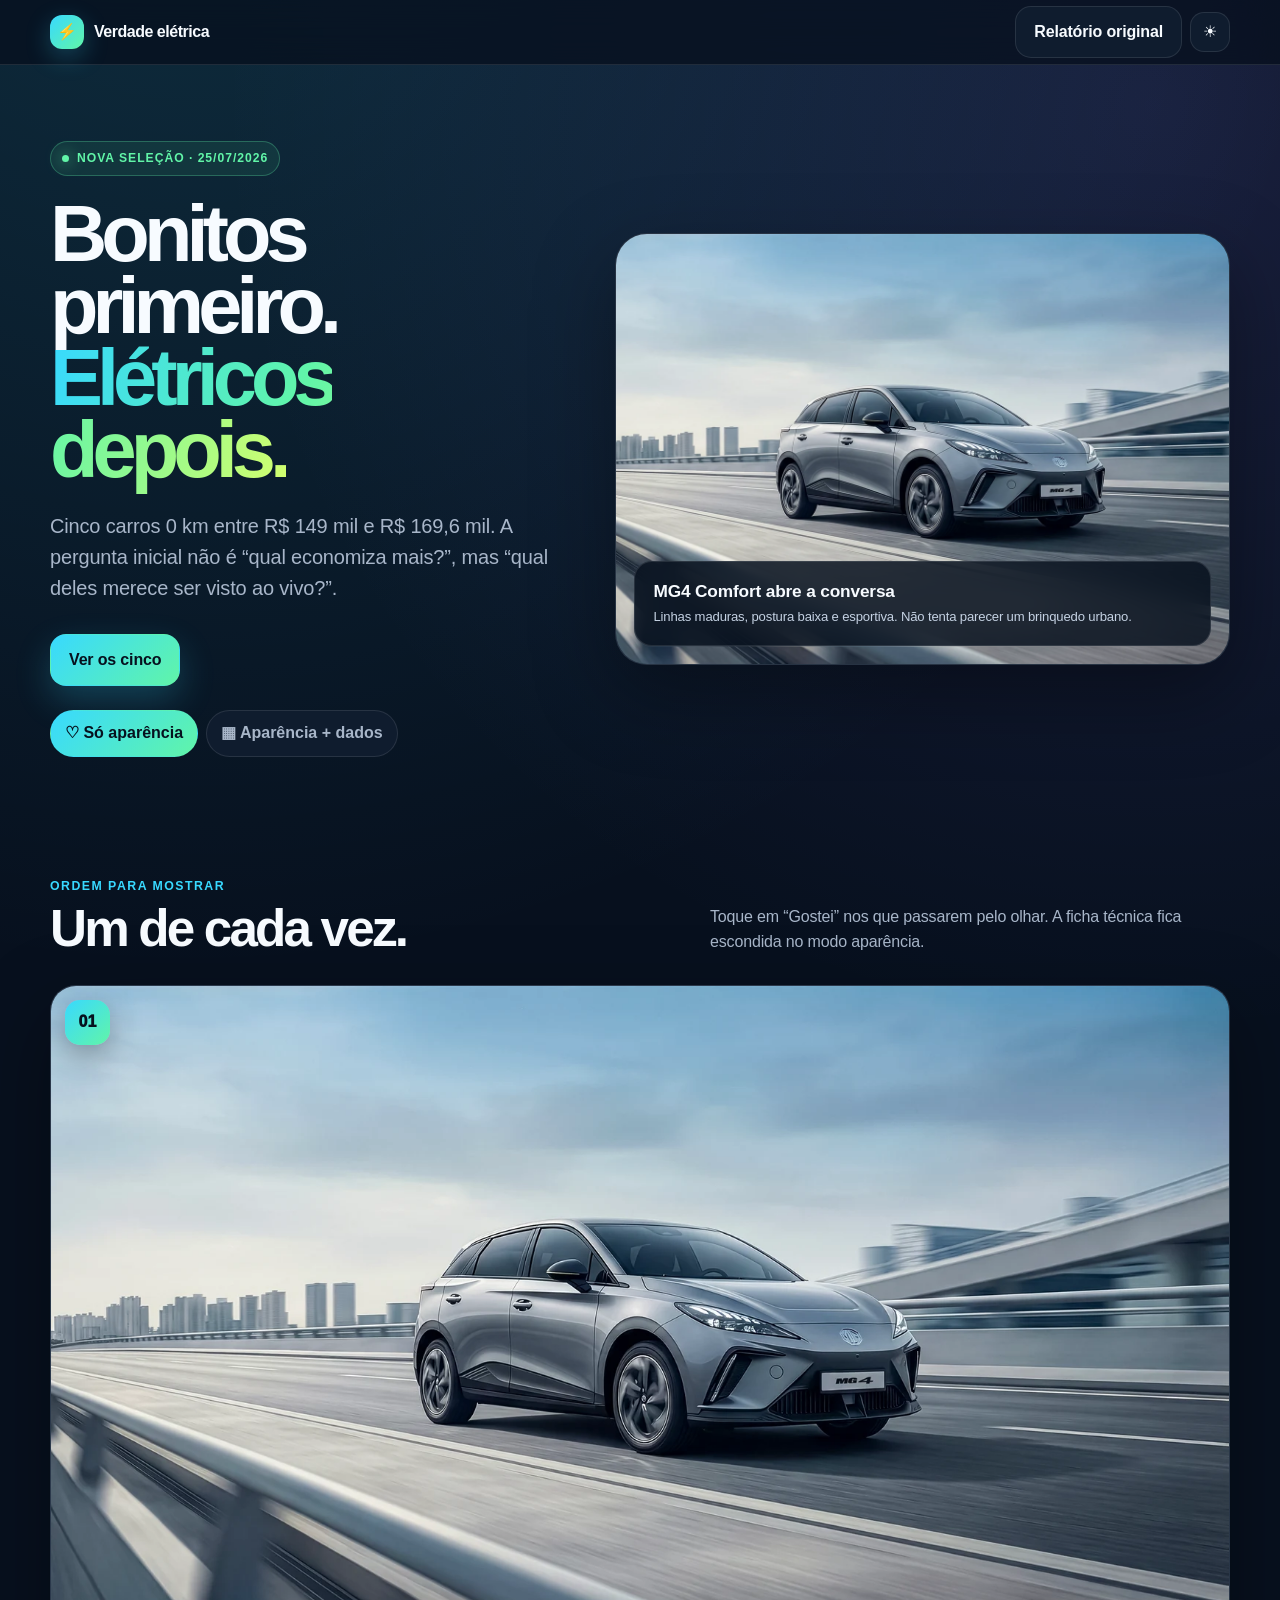
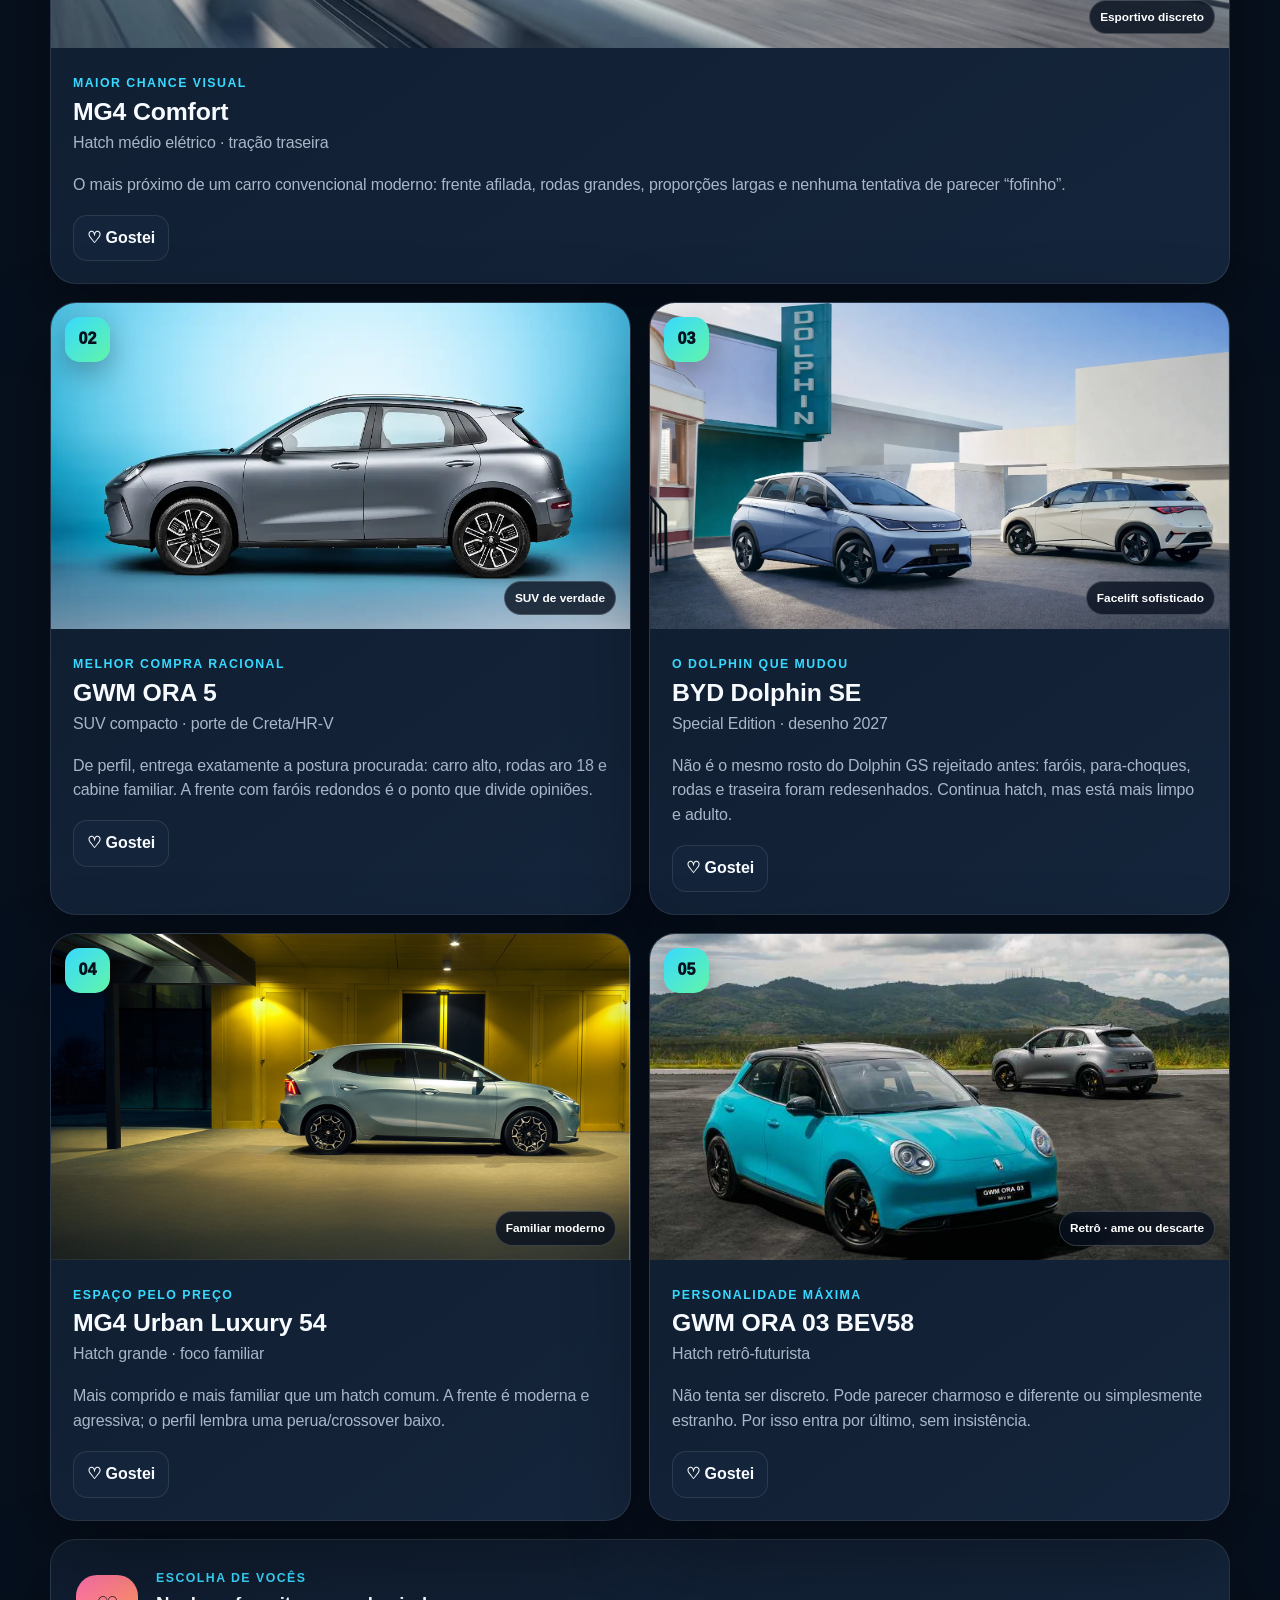
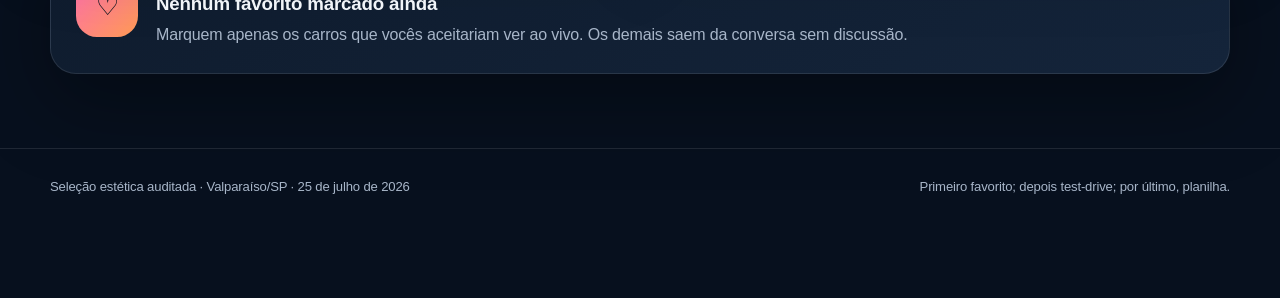
==== eletricos-bonitos-140-180mil.html @ 1472ee75 "Add beauty-first EV shortlist page" ====
<!DOCTYPE html>
<html lang="pt-BR" data-theme="dark">
<head>
  <meta charset="utf-8">
  <meta name="viewport" content="width=device-width, initial-scale=1, viewport-fit=cover">
  <meta name="theme-color" content="#07101e">
  <meta name="description" content="Cinco carros elétricos 0 km entre R$ 140 mil e R$ 180 mil escolhidos primeiro pelo desenho e depois auditados em preço, autonomia, espaço, segurança e pós-venda para Valparaíso/SP.">
  <link rel="canonical" href="https://esdraaline.github.io/carros-eletricos-valparaiso/eletricos-bonitos-140-180mil.html">
  <meta property="og:locale" content="pt_BR">
  <meta property="og:type" content="website">
  <meta property="og:site_name" content="Verdade elétrica">
  <meta property="og:title" content="5 elétricos bonitos · R$ 140–180 mil">
  <meta property="og:description" content="Escolha primeiro pelo olhar. Decida depois pelos dados. Uma seleção 0 km auditada para julho de 2026.">
  <meta property="og:url" content="https://esdraaline.github.io/carros-eletricos-valparaiso/eletricos-bonitos-140-180mil.html">
  <meta property="og:image" content="https://esdraaline.github.io/carros-eletricos-valparaiso/assets/preview-beleza-140-180.png">
  <meta property="og:image:type" content="image/png">
  <meta property="og:image:width" content="1200">
  <meta property="og:image:height" content="630">
  <meta property="og:image:alt" content="Família ilustrada ao lado de um crossover elétrico com o título 5 elétricos bonitos">
  <meta name="twitter:card" content="summary_large_image">
  <meta name="twitter:title" content="5 elétricos bonitos · R$ 140–180 mil">
  <meta name="twitter:description" content="Uma seleção elétrica para começar pelo desenho e terminar nos dados.">
  <meta name="twitter:image" content="https://esdraaline.github.io/carros-eletricos-valparaiso/assets/preview-beleza-140-180.png">
  <title>5 elétricos bonitos entre R$ 140 mil e R$ 180 mil</title>
  <link rel="stylesheet" href="assets/premium.css">
  <style>
    .hero-beauty{padding:76px 0 46px}
    .hero-beauty-grid{display:grid;grid-template-columns:.92fr 1.08fr;gap:42px;align-items:center}
    .hero-visual{position:relative;min-height:430px;border:1px solid var(--line);border-radius:32px;overflow:hidden;background:var(--card);box-shadow:var(--shadow)}
    .hero-visual img{width:100%;height:100%;min-height:430px;object-fit:cover;object-position:center}
    .hero-note{position:absolute;left:18px;right:18px;bottom:18px;padding:16px 18px;border:1px solid var(--line);border-radius:18px;background:rgba(7,16,30,.83);backdrop-filter:blur(14px)}
    .hero-note strong{display:block;font-size:1.08rem}.hero-note span{color:#c5d2e3;font-size:.82rem}
    .mode-switch{display:flex;gap:8px;flex-wrap:wrap;margin:24px 0 0}
    .mode-btn{border:1px solid var(--line);border-radius:999px;padding:10px 14px;background:var(--card);color:var(--muted);font-weight:850;cursor:pointer}
    .mode-btn.active{background:linear-gradient(135deg,var(--cyan),var(--green));color:#06111e;border-color:transparent}
    body[data-mode="visual"] .tech-only{display:none!important}
    .truth-box{padding:22px 24px;margin-top:20px;border-left:4px solid var(--orange)}
    .truth-box p{margin:4px 0 0;color:var(--muted)}
    .beauty-grid{display:grid;grid-template-columns:repeat(2,1fr);gap:18px}
    .beauty-card{overflow:hidden;position:relative}
    .beauty-card:first-child{grid-column:1/-1}
    .beauty-photo{display:block;width:100%;padding:0;border:0;position:relative;aspect-ratio:16/9;background:#0b1728;overflow:hidden;cursor:zoom-in;text-align:left;color:inherit}
    .beauty-photo img{width:100%;height:100%;object-fit:cover;transition:.35s ease}
    .beauty-card:hover .beauty-photo img{transform:scale(1.025)}
    .beauty-rank{position:absolute;top:14px;left:14px;display:grid;place-items:center;width:45px;height:45px;border-radius:15px;color:#06111e;font-weight:950;background:linear-gradient(135deg,var(--cyan),var(--green));box-shadow:0 10px 30px rgba(0,0,0,.3)}
    .taste-tag{position:absolute;right:14px;bottom:14px;padding:7px 10px;border:1px solid rgba(255,255,255,.18);border-radius:999px;background:rgba(7,16,30,.8);color:#fff;font-size:.74rem;font-weight:850;backdrop-filter:blur(10px)}
    .beauty-copy{padding:22px}
    .beauty-head{display:flex;justify-content:space-between;align-items:flex-start;gap:14px}
    .beauty-head h3{font-size:1.55rem;line-height:1.05;margin:4px 0 6px}
    .beauty-head p{margin:0;color:var(--muted)}
    .price{white-space:nowrap;text-align:right;color:var(--green);font-size:1.3rem;font-weight:950}
    .price small{display:block;color:var(--muted);font-size:.68rem;font-weight:700}
    .visual-read{margin:17px 0;color:var(--muted)}
    .facts{display:grid;grid-template-columns:repeat(4,1fr);gap:8px;margin:17px 0}
    .fact{padding:11px;border:1px solid var(--line);border-radius:14px;background:rgba(255,255,255,.035)}
    .fact b{display:block}.fact span{display:block;color:var(--muted);font-size:.7rem}
    .card-actions{display:flex;gap:8px;flex-wrap:wrap}
    .choice,.details-btn{border:1px solid var(--line);border-radius:14px;padding:10px 13px;background:var(--card2);color:var(--ink);font-weight:850;cursor:pointer}
    .choice.selected{background:rgba(255,111,174,.14);border-color:rgba(255,111,174,.55);color:#ff9fc9}
    .details-btn{color:#06111e;background:linear-gradient(135deg,var(--cyan),var(--green));border:0}
    .card-details{margin-top:16px;padding-top:16px;border-top:1px solid var(--line)}
    .card-details[hidden]{display:none}
    .pros-cons{display:grid;grid-template-columns:1fr 1fr;gap:12px}
    .pros-cons div{padding:14px;border-radius:14px;background:rgba(255,255,255,.035);border:1px solid var(--line)}
    .pros-cons h4{margin:0 0 5px}.pros-cons p{margin:0;color:var(--muted);font-size:.87rem}
    .pick-panel{padding:25px;display:grid;grid-template-columns:auto 1fr;gap:18px;align-items:center}
    .pick-mark{width:62px;height:62px;border-radius:21px;display:grid;place-items:center;font-size:1.65rem;color:#07101e;background:linear-gradient(135deg,var(--pink),var(--orange))}
    .pick-panel h3{margin:0 0 5px}.pick-panel p{margin:0;color:var(--muted)}
    .table-wrap{overflow:auto;border:1px solid var(--line);border-radius:22px;background:var(--card)}
    .clean-table{width:100%;min-width:920px;border-collapse:collapse}
    .clean-table th,.clean-table td{padding:14px 13px;border-bottom:1px solid var(--line);text-align:left;font-size:.86rem}
    .clean-table th{position:sticky;top:0;background:var(--card2);color:var(--muted);font-size:.72rem;text-transform:uppercase;letter-spacing:.06em}
    .clean-table tr:last-child td{border-bottom:0}.clean-table .best{color:var(--green);font-weight:900}
    .sim-grid{display:grid;grid-template-columns:.82fr 1.18fr;gap:18px}
    .sim-controls,.sim-result{padding:26px}
    .field{display:grid;gap:7px;margin-bottom:16px}.field label{font-weight:850;font-size:.84rem}.field input,.field select{width:100%;border:1px solid var(--line);border-radius:13px;padding:11px 12px;background:var(--card2);color:var(--ink)}
    .result-big{font-size:clamp(2.2rem,5vw,4rem);line-height:1;font-weight:950;color:var(--green);letter-spacing:-.06em}
    .result-list{display:grid;grid-template-columns:repeat(3,1fr);gap:9px;margin-top:20px}
    .result-list div{padding:13px;border:1px solid var(--line);border-radius:14px}.result-list b{display:block}.result-list span{color:var(--muted);font-size:.72rem}
    .watch{padding:26px;border-color:rgba(255,155,85,.33)}
    .watch h3{margin:8px 0}.watch p{color:var(--muted)}
    .source-list{display:grid;grid-template-columns:repeat(2,1fr);gap:9px;padding:0;list-style:none}
    .source-list a{display:block;padding:12px 14px;border:1px solid var(--line);border-radius:14px;text-decoration:none;background:var(--card);color:var(--muted)}
    .source-list a:hover{color:var(--cyan);border-color:rgba(56,217,255,.35)}
    .photo-modal{position:fixed;inset:0;z-index:100;display:grid;place-items:center;padding:20px;background:rgba(1,6,14,.9);backdrop-filter:blur(14px)}
    .photo-modal[hidden]{display:none}.photo-modal-inner{width:min(1050px,100%);position:relative}.photo-modal img{max-height:80vh;width:100%;object-fit:contain;border-radius:24px}.modal-close{position:absolute;right:10px;top:10px;width:42px;height:42px;border:1px solid rgba(255,255,255,.2);border-radius:14px;background:rgba(7,16,30,.8);color:#fff;font-size:1.25rem;cursor:pointer}
    .photo-caption{color:#fff;text-align:center;margin:10px 0 0}
    @media(max-width:900px){.hero-beauty-grid,.sim-grid{grid-template-columns:1fr}.hero-visual,.hero-visual img{min-height:320px}.beauty-grid{grid-template-columns:1fr}.beauty-card:first-child{grid-column:auto}.facts{grid-template-columns:repeat(2,1fr)}}
    @media(max-width:600px){.hero-beauty{padding-top:45px}.hero-visual,.hero-visual img{min-height:245px}.hero-note{position:relative;left:auto;right:auto;bottom:auto;margin:-62px 12px 12px}.beauty-copy{padding:18px}.beauty-head{display:block}.price{text-align:left;margin-top:12px}.pros-cons,.source-list,.result-list{grid-template-columns:1fr}.pick-panel{grid-template-columns:1fr}.facts{grid-template-columns:1fr 1fr}.nav .cta-secondary{display:none}}
  </style>
</head>
<body data-mode="visual">
  <header class="topbar">
    <nav class="wrap nav" aria-label="Navegação principal">
      <a class="brand" href="#top"><span class="brand-mark">⚡</span><span>Verdade elétrica</span></a>
      <div class="nav-actions">
        <a class="cta cta-secondary" href="index.html">Relatório original</a>
        <button class="mini-btn" id="themeToggle" type="button" aria-label="Alternar tema">☀</button>
      </div>
    </nav>
  </header>

  <main id="top">
    <section class="hero-beauty">
      <div class="wrap hero-beauty-grid">
        <div>
          <span class="eyebrow">Nova seleção · 25/07/2026</span>
          <h1>Bonitos primeiro.<br><span class="gradient">Elétricos depois.</span></h1>
          <p class="lead">Cinco carros 0 km entre R$ 149 mil e R$ 169,6 mil. A pergunta inicial não é “qual economiza mais?”, mas “qual deles merece ser visto ao vivo?”.</p>
          <div class="hero-actions">
            <a class="cta cta-primary" href="#escolha">Ver os cinco</a>
            <a class="cta cta-secondary tech-only" href="#comparativo">Comparar os dados</a>
          </div>
          <div class="mode-switch" role="group" aria-label="Modo de visualização">
            <button class="mode-btn active" data-mode="visual" type="button">♡ Só aparência</button>
            <button class="mode-btn" data-mode="dados" type="button">▦ Aparência + dados</button>
          </div>
          <article class="panel truth-box tech-only">
            <strong>Resultado sem maquiagem</strong>
            <p>Há opções melhores do que os cinco compactos anteriores. Mas gosto é pessoal: esta página separa a triagem visual da decisão técnica.</p>
          </article>
        </div>
        <div class="hero-visual">
          <img src="assets/beauty/mg4-standard.webp" alt="MG4 Comfort prata em foto oficial da MG Motor" width="1600" height="900">
          <div class="hero-note"><strong>MG4 Comfort abre a conversa</strong><span>Linhas maduras, postura baixa e esportiva. Não tenta parecer um brinquedo urbano.</span></div>
        </div>
      </div>
    </section>

    <div class="audit-strip tech-only">
      <div class="wrap audit-items">
        <div class="audit-item"><span class="audit-icon">✓</span><div><strong>Somente 0 km</strong><span>Disponíveis ou em oferta oficial</span></div></div>
        <div class="audit-item"><span class="audit-icon">✓</span><div><strong>R$ 149–169,6 mil</strong><span>Sem depender de PCD ou táxi</span></div></div>
        <div class="audit-item"><span class="audit-icon">✓</span><div><strong>Autonomia Inmetro</strong><span>Nada de misturar WLTP ou CLTC</span></div></div>
        <div class="audit-item"><span class="audit-icon">!</span><div><strong>Ofertas de julho</strong><span>Preço e estoque precisam de confirmação</span></div></div>
      </div>
    </div>

    <section id="escolha">
      <div class="wrap">
        <div class="section-head">
          <div><div class="kicker">Ordem para mostrar</div><h2>Um de cada vez.</h2></div>
          <p>Toque em “Gostei” nos que passarem pelo olhar. A ficha técnica fica escondida no modo aparência.</p>
        </div>

        <div class="beauty-grid">
          <article class="panel beauty-card" data-car="mg4">
            <button class="beauty-photo gallery-open" type="button" data-photo="assets/beauty/mg4-standard.webp" data-caption="MG4 Comfort — imagem oficial MG Motor"><img src="assets/beauty/mg4-standard.webp" alt="MG4 Comfort prata em movimento" loading="eager"><span class="beauty-rank">01</span><span class="taste-tag">Esportivo discreto</span></button>
            <div class="beauty-copy">
              <div class="beauty-head"><div><span class="kicker">Maior chance visual</span><h3>MG4 Comfort</h3><p>Hatch médio elétrico · tração traseira</p></div><div class="price tech-only">R$ 169.600<small>oferta julho/2026</small></div></div>
              <p class="visual-read">O mais próximo de um carro convencional moderno: frente afilada, rodas grandes, proporções largas e nenhuma tentativa de parecer “fofinho”.</p>
              <div class="facts tech-only"><div class="fact"><b>364 km</b><span>Inmetro</span></div><div class="fact"><b>190 cv</b><span>potência</span></div><div class="fact"><b>350 L</b><span>porta-malas</span></div><div class="fact"><b>7,2 s</b><span>0–100 km/h</span></div></div>
              <div class="card-actions"><button class="choice" type="button" data-choice="mg4">♡ Gostei</button><button class="details-btn tech-only" type="button" data-details>Ver leitura completa</button></div>
              <div class="card-details tech-only" hidden><div class="pros-cons"><div><h4>Por que avançaria</h4><p>Maior autonomia do grupo, suspensão traseira multilink, 5 estrelas de segurança e garantia de 7 anos.</p></div><div><h4>O que pode vetar</h4><p>Vão livre de apenas 132 mm e concessionária MG a cerca de 197 km. Exige teste nas valetas reais.</p></div></div></div>
            </div>
          </article>

          <article class="panel beauty-card" data-car="ora5">
            <button class="beauty-photo gallery-open" type="button" data-photo="assets/beauty/ora5-side.webp" data-caption="GWM ORA 5 — perfil oficial"><img src="assets/beauty/ora5-side.webp" alt="GWM ORA 5 cinza visto de lado" loading="lazy"><span class="beauty-rank">02</span><span class="taste-tag">SUV de verdade</span></button>
            <div class="beauty-copy">
              <div class="beauty-head"><div><span class="kicker">Melhor compra racional</span><h3>GWM ORA 5</h3><p>SUV compacto · porte de Creta/HR‑V</p></div><div class="price tech-only">R$ 159.900<small>condição julho/2026</small></div></div>
              <p class="visual-read">De perfil, entrega exatamente a postura procurada: carro alto, rodas aro 18 e cabine familiar. A frente com faróis redondos é o ponto que divide opiniões.</p>
              <div class="facts tech-only"><div class="fact"><b>349 km</b><span>Inmetro</span></div><div class="fact"><b>204 cv</b><span>potência</span></div><div class="fact"><b>362 L</b><span>porta-malas</span></div><div class="fact"><b>175 mm</b><span>vão livre</span></div></div>
              <div class="card-actions"><button class="choice" type="button" data-choice="ora5">♡ Gostei</button><button class="details-btn tech-only" type="button" data-details>Ver leitura completa</button></div>
              <div class="card-details tech-only" hidden><div class="pros-cons"><div><h4>Por que avançaria</h4><p>É o único SUV dentro do teto, muito equipado, com wallbox e carregador portátil incluídos e assistência em Araçatuba.</p></div><div><h4>O que pode vetar</h4><p>Faróis redondos e prazo de entrega que pode chegar a 110 dias. Não pagar reserva antes de ela aprovar ao vivo.</p></div></div></div>
            </div>
          </article>

          <article class="panel beauty-card" data-car="dolphinse">
            <button class="beauty-photo gallery-open" type="button" data-photo="assets/beauty/dolphin-se-banner.webp" data-caption="BYD Dolphin Special Edition — foto oficial"><img src="assets/beauty/dolphin-se-banner.webp" alt="BYD Dolphin Special Edition em foto oficial" loading="lazy"><span class="beauty-rank">03</span><span class="taste-tag">Facelift sofisticado</span></button>
            <div class="beauty-copy">
              <div class="beauty-head"><div><span class="kicker">O Dolphin que mudou</span><h3>BYD Dolphin SE</h3><p>Special Edition · desenho 2027</p></div><div class="price tech-only">R$ 159.990<small>preço sugerido</small></div></div>
              <p class="visual-read">Não é o mesmo rosto do Dolphin GS rejeitado antes: faróis, para-choques, rodas e traseira foram redesenhados. Continua hatch, mas está mais limpo e adulto.</p>
              <div class="facts tech-only"><div class="fact"><b>272 km</b><span>Inmetro</span></div><div class="fact"><b>177 cv</b><span>potência</span></div><div class="fact"><b>250 L</b><span>porta-malas</span></div><div class="fact"><b>8,0 s</b><span>0–100 km/h</span></div></div>
              <div class="card-actions"><button class="choice" type="button" data-choice="dolphinse">♡ Gostei</button><button class="details-btn tech-only" type="button" data-details>Ver leitura completa</button></div>
              <div class="card-details tech-only" hidden><div class="pros-cons"><div><h4>Por que avançaria</h4><p>ADAS completo, câmera 360°, bancos ventilados, 177 cv e concessionária BYD em Araçatuba.</p></div><div><h4>O que pode vetar</h4><p>Mala pequena e autonomia inferior às opções MG/GWM. O novo visual precisa ser visto sem confundir com o GS antigo.</p></div></div></div>
            </div>
          </article>

          <article class="panel beauty-card" data-car="mg4urban">
            <button class="beauty-photo gallery-open" type="button" data-photo="assets/beauty/mg4-urban-gallery.jpg" data-caption="MG4 Urban — imagem oficial MG Motor"><img src="assets/beauty/mg4-urban-gallery.jpg" alt="MG4 Urban em foto oficial" loading="lazy"><span class="beauty-rank">04</span><span class="taste-tag">Familiar moderno</span></button>
            <div class="beauty-copy">
              <div class="beauty-head"><div><span class="kicker">Espaço pelo preço</span><h3>MG4 Urban Luxury 54</h3><p>Hatch grande · foco familiar</p></div><div class="price tech-only">R$ 149.990<small>oferta julho/2026</small></div></div>
              <p class="visual-read">Mais comprido e mais familiar que um hatch comum. A frente é moderna e agressiva; o perfil lembra uma perua/crossover baixo.</p>
              <div class="facts tech-only"><div class="fact"><b>358 km</b><span>Inmetro</span></div><div class="fact"><b>160 cv</b><span>potência</span></div><div class="fact"><b>479 L</b><span>porta-malas</span></div><div class="fact"><b>7 airbags</b><span>proteção</span></div></div>
              <div class="card-actions"><button class="choice" type="button" data-choice="mg4urban">♡ Gostei</button><button class="details-btn tech-only" type="button" data-details>Ver leitura completa</button></div>
              <div class="card-details tech-only" hidden><div class="pros-cons"><div><h4>Por que avançaria</h4><p>Maior porta-malas, 358 km, câmera 360°, bancos elétricos e um preço agressivo.</p></div><div><h4>O que pode vetar</h4><p>É baixo para quem deseja sensação de SUV e depende da rede MG, ainda distante de Valparaíso.</p></div></div></div>
            </div>
          </article>

          <article class="panel beauty-card" data-car="ora03">
            <button class="beauty-photo gallery-open" type="button" data-photo="assets/beauty/ora03-main.jpg" data-caption="GWM ORA 03 BEV58 — novas cores 2026"><img src="assets/beauty/ora03-main.jpg" alt="GWM ORA 03 BEV58 em duas cores" loading="lazy"><span class="beauty-rank">05</span><span class="taste-tag">Retrô · ame ou descarte</span></button>
            <div class="beauty-copy">
              <div class="beauty-head"><div><span class="kicker">Personalidade máxima</span><h3>GWM ORA 03 BEV58</h3><p>Hatch retrô-futurista</p></div><div class="price tech-only">R$ 149.000<small>à vista · julho/2026</small></div></div>
              <p class="visual-read">Não tenta ser discreto. Pode parecer charmoso e diferente ou simplesmente estranho. Por isso entra por último, sem insistência.</p>
              <div class="facts tech-only"><div class="fact"><b>315 km</b><span>Inmetro</span></div><div class="fact"><b>171 cv</b><span>potência</span></div><div class="fact"><b>228 L</b><span>porta-malas</span></div><div class="fact"><b>7 airbags</b><span>proteção</span></div></div>
              <div class="card-actions"><button class="choice" type="button" data-choice="ora03">♡ Gostei</button><button class="details-btn tech-only" type="button" data-details>Ver leitura completa</button></div>
              <div class="card-details tech-only" hidden><div class="pros-cons"><div><h4>Por que avançaria</h4><p>315 km, ADAS nível 2+, teto solar, bom acabamento e concessionária GWM em Araçatuba.</p></div><div><h4>O que pode vetar</h4><p>Design polarizador, porta-malas pequeno e promoção de R$ 149 mil condicionada ao pagamento integral à vista.</p></div></div></div>
            </div>
          </article>
        </div>

        <article class="panel pick-panel" style="margin-top:18px">
          <div class="pick-mark">♡</div>
          <div><span class="kicker">Escolha de vocês</span><h3 id="pickTitle">Nenhum favorito marcado ainda</h3><p id="pickText">Marquem apenas os carros que vocês aceitariam ver ao vivo. Os demais saem da conversa sem discussão.</p></div>
        </article>
      </div>
    </section>

    <section id="comparativo" class="tech-only">
      <div class="wrap">
        <div class="section-head"><div><div class="kicker">Comparação auditada</div><h2>Depois do olhar, os números.</h2></div><p>Preço público ou promocional válido em julho de 2026. Confirme estoque e valor final no CPF antes de qualquer sinal.</p></div>
        <div class="table-wrap">
          <table class="clean-table">
            <thead><tr><th>Modelo</th><th>Preço</th><th>Autonomia</th><th>Potência</th><th>Porta-malas</th><th>Comprimento</th><th>Segurança</th><th>Assistência próxima</th></tr></thead>
            <tbody>
              <tr><td><b>MG4 Comfort</b></td><td>R$ 169.600</td><td class="best">364 km</td><td>190 cv</td><td>350 L</td><td>4,29 m</td><td>5★ + MG Pilot</td><td>Rio Preto · ≈197 km</td></tr>
              <tr><td><b>GWM ORA 5</b></td><td>R$ 159.900</td><td>349 km</td><td class="best">204 cv</td><td>362 L</td><td class="best">4,47 m</td><td>6 airbags + ADAS 2+</td><td class="best">Araçatuba · ≈48 km</td></tr>
              <tr><td><b>BYD Dolphin SE</b></td><td>R$ 159.990</td><td>272 km</td><td>177 cv</td><td>250 L</td><td>4,28 m</td><td>6 airbags + ADAS</td><td class="best">Araçatuba · ≈48 km</td></tr>
              <tr><td><b>MG4 Urban Luxury 54</b></td><td>R$ 149.990</td><td>358 km</td><td>160 cv</td><td class="best">479 L</td><td>≈4,40 m</td><td class="best">7 airbags + 15 ADAS</td><td>Rio Preto · ≈197 km</td></tr>
              <tr><td><b>GWM ORA 03 BEV58</b></td><td class="best">R$ 149.000 à vista</td><td>315 km</td><td>171 cv</td><td>228 L</td><td>4,24 m</td><td class="best">7 airbags + ADAS 2+</td><td class="best">Araçatuba · ≈48 km</td></tr>
            </tbody>
          </table>
        </div>
      </div>
    </section>

    <section id="economia" class="tech-only">
      <div class="wrap">
        <div class="section-head"><div><div class="kicker">Simulador honesto</div><h2>Economia mensal estimada.</h2></div><p>Comparação energética simples com o HB20S 1.6. Seguro, financiamento, depreciação e instalação elétrica não entram aqui.</p></div>
        <div class="sim-grid">
          <div class="panel sim-controls">
            <div class="field"><label for="kmMonth">Quilômetros por mês</label><input id="kmMonth" type="number" min="100" max="5000" step="100" value="1200"></div>
            <div class="field"><label for="fuelPrice">Gasolina (R$/litro)</label><input id="fuelPrice" type="number" min="3" max="12" step=".01" value="6.30"></div>
            <div class="field"><label for="energyPrice">Energia residencial (R$/kWh)</label><input id="energyPrice" type="number" min=".3" max="3" step=".01" value="0.95"></div>
            <div class="field"><label for="simCar">Elétrico escolhido</label><select id="simCar"><option value=".176">MG4 Comfort</option><option value=".167">GWM ORA 5</option><option value=".166">BYD Dolphin SE</option><option value=".151">MG4 Urban Luxury 54</option><option value=".184">GWM ORA 03 BEV58</option></select></div>
          </div>
          <div class="panel sim-result">
            <span class="kicker">Diferença de energia/combustível</span>
            <div class="result-big" id="saving">R$ 0/mês</div>
            <p style="color:var(--muted)">Estimativa usando 11 km/l para o HB20S na gasolina e acrescentando 12% ao consumo elétrico homologado para perdas de recarga.</p>
            <div class="result-list"><div><b id="hbCost">R$ 0</b><span>HB20S / mês</span></div><div><b id="evCost">R$ 0</b><span>elétrico / mês</span></div><div><b id="yearSaving">R$ 0</b><span>diferença anual</span></div></div>
          </div>
        </div>
      </div>
    </section>

    <section class="tech-only">
      <div class="wrap">
        <div class="section-head"><div><div class="kicker">Não comprar ainda</div><h2>O carro mais interessante pode estar chegando.</h2></div></div>
        <article class="panel watch">
          <span class="flag">Lista de espera, não ranking</span>
          <h3>Omoda E5 de entrada · possível R$ 149.900</h3>
          <p>A imprensa especializada informa que uma versão elétrica mais barata está planejada. Até 25/07/2026, porém, a Omoda não publicou oferta nacional definitiva dessa versão. Ele tem desenho de SUV-cupê muito mais próximo do gosto por Creta/HR‑V, mas não deve ser tratado como compra disponível até preço, bateria e equipamentos aparecerem oficialmente.</p>
          <a class="cta cta-secondary" href="https://quatrorodas.abril.com.br/segredo/omoda-e5-nova-versao-mais-barata/" target="_blank" rel="noopener">Ver a notícia ↗</a>
        </article>
      </div>
    </section>

    <section class="sources tech-only">
      <div class="wrap">
        <div class="section-head"><div><div class="kicker">Fontes primárias</div><h2>Links para conferir.</h2></div><p>Fotos e especificações foram mantidas junto das páginas oficiais das fabricantes.</p></div>
        <ul class="source-list">
          <li><a href="https://www.mgmotoroficial.com.br/oferta/mg4/" target="_blank" rel="noopener">MG4 — oferta oficial de julho/2026 ↗</a></li>
          <li><a href="https://mgmotoroficial.com.br/pdfs/mg4-ficha.pdf" target="_blank" rel="noopener">MG4 — ficha técnica oficial ↗</a></li>
          <li><a href="https://mgmotoroficial.com.br/oferta/mg4urban/" target="_blank" rel="noopener">MG4 Urban — preços e versões ↗</a></li>
          <li><a href="https://mgmotoroficial.com.br/model/mg4urban/" target="_blank" rel="noopener">MG4 Urban — produto e porta-malas ↗</a></li>
          <li><a href="https://www.gwmmotors.com.br/pt/saiba-mais/condicoes-comerciais" target="_blank" rel="noopener">GWM — condições comerciais de julho ↗</a></li>
          <li><a href="https://www.gwmmotors.com.br/content/dam/gwm/pages/br/pt/models/ora-5/ora-5-ficha-tecnica-5.pdf" target="_blank" rel="noopener">ORA 5 — ficha técnica oficial ↗</a></li>
          <li><a href="https://www.gwmmotors.com.br/pt/modelos/ora-03-bev58/specification" target="_blank" rel="noopener">ORA 03 BEV58 — especificações ↗</a></li>
          <li><a href="https://www.byd.com/br/byd-lan%C3%A7a-dolphin-special-edition-e-yuan-plus-2027-tra%C3%A7%C3%A3o-integral" target="_blank" rel="noopener">BYD Dolphin SE — lançamento e preço ↗</a></li>
          <li><a href="https://www.byd.com/material/byd-site/br/fichas-tecnicas-2026/Ficha%20Tecnica%20-%20BYD%20Dolphin%20SE%20-%20v1.pdf" target="_blank" rel="noopener">Dolphin SE — ficha técnica oficial ↗</a></li>
          <li><a href="https://www.gwmcaminho.com.br/" target="_blank" rel="noopener">GWM Caminho Araçatuba — atendimento ↗</a></li>
        </ul>
      </div>
    </section>
  </main>

  <footer class="foot">
    <div class="wrap foot-flex"><span>Seleção estética auditada · Valparaíso/SP · 25 de julho de 2026</span><span>Primeiro favorito; depois test-drive; por último, planilha.</span></div>
  </footer>

  <div class="photo-modal" id="photoModal" role="dialog" aria-modal="true" aria-label="Foto ampliada" hidden>
    <div class="photo-modal-inner"><button class="modal-close" type="button" aria-label="Fechar">×</button><img id="modalImage" alt=""><p class="photo-caption" id="modalCaption"></p></div>
  </div>

  <script>
    (() => {
      const body = document.body;
      const root = document.documentElement;
      const themeToggle = document.getElementById('themeToggle');
      const savedTheme = localStorage.getItem('beautyTheme');
      if (savedTheme) root.dataset.theme = savedTheme;
      const paintTheme = () => themeToggle.textContent = root.dataset.theme === 'light' ? '☾' : '☀';
      paintTheme();
      themeToggle.addEventListener('click', () => {
        root.dataset.theme = root.dataset.theme === 'light' ? 'dark' : 'light';
        localStorage.setItem('beautyTheme', root.dataset.theme);
        paintTheme();
      });

      document.querySelectorAll('.mode-btn').forEach(btn => btn.addEventListener('click', () => {
        body.dataset.mode = btn.dataset.mode;
        document.querySelectorAll('.mode-btn').forEach(b => b.classList.toggle('active', b === btn));
      }));

      document.querySelectorAll('[data-details]').forEach(btn => btn.addEventListener('click', () => {
        const details = btn.closest('.beauty-copy').querySelector('.card-details');
        details.hidden = !details.hidden;
        btn.textContent = details.hidden ? 'Ver leitura completa' : 'Fechar leitura';
      }));

      const labels = {mg4:'MG4 Comfort',ora5:'GWM ORA 5',dolphinse:'BYD Dolphin SE',mg4urban:'MG4 Urban Luxury 54',ora03:'GWM ORA 03 BEV58'};
      const saved = JSON.parse(localStorage.getItem('beautyPicks') || '[]');
      const picks = new Set(saved);
      const updatePicks = () => {
        document.querySelectorAll('[data-choice]').forEach(btn => {
          const selected = picks.has(btn.dataset.choice);
          btn.classList.toggle('selected', selected);
          btn.textContent = selected ? '♥ Favorito' : '♡ Gostei';
        });
        const names = [...picks].map(id => labels[id]);
        document.getElementById('pickTitle').textContent = names.length ? `${names.length} ${names.length === 1 ? 'favorito' : 'favoritos'}: ${names.join(' · ')}` : 'Nenhum favorito marcado ainda';
        document.getElementById('pickText').textContent = names.length ? 'Agora ativem “Aparência + dados” e comparem somente estes carros.' : 'Marquem apenas os carros que vocês aceitariam ver ao vivo. Os demais saem da conversa sem discussão.';
        localStorage.setItem('beautyPicks', JSON.stringify([...picks]));
      };
      document.querySelectorAll('[data-choice]').forEach(btn => btn.addEventListener('click', () => {
        picks.has(btn.dataset.choice) ? picks.delete(btn.dataset.choice) : picks.add(btn.dataset.choice);
        updatePicks();
      }));
      updatePicks();

      const modal = document.getElementById('photoModal');
      const modalImage = document.getElementById('modalImage');
      const modalCaption = document.getElementById('modalCaption');
      document.querySelectorAll('.gallery-open').forEach(btn => btn.addEventListener('click', () => {
        modalImage.src = btn.dataset.photo;
        modalImage.alt = btn.dataset.caption;
        modalCaption.textContent = btn.dataset.caption;
        modal.hidden = false;
        document.body.style.overflow = 'hidden';
      }));
      const closeModal = () => { modal.hidden = true; document.body.style.overflow = ''; };
      modal.querySelector('.modal-close').addEventListener('click', closeModal);
      modal.addEventListener('click', e => { if (e.target === modal) closeModal(); });
      document.addEventListener('keydown', e => { if (e.key === 'Escape' && !modal.hidden) closeModal(); });

      const km = document.getElementById('kmMonth');
      const fuel = document.getElementById('fuelPrice');
      const energy = document.getElementById('energyPrice');
      const car = document.getElementById('simCar');
      const money = value => value.toLocaleString('pt-BR', {style:'currency',currency:'BRL',maximumFractionDigits:0});
      const calculate = () => {
        const monthlyKm = Math.max(0, Number(km.value) || 0);
        const hb = monthlyKm / 11 * (Number(fuel.value) || 0);
        const ev = monthlyKm * Number(car.value) * 1.12 * (Number(energy.value) || 0);
        const saving = Math.max(0, hb - ev);
        document.getElementById('hbCost').textContent = money(hb);
        document.getElementById('evCost').textContent = money(ev);
        document.getElementById('saving').textContent = `${money(saving)}/mês`;
        document.getElementById('yearSaving').textContent = money(saving * 12);
      };
      [km,fuel,energy,car].forEach(el => el.addEventListener('input', calculate));
      calculate();
    })();
  </script>
</body>
</html>
---- assets/premium.css ----
:root{
      --bg:#07101e;--bg2:#0b1728;--card:#0f1c2e;--card2:#14243a;--ink:#f7fbff;--muted:#a8b6c9;
      --line:rgba(255,255,255,.10);--cyan:#38d9ff;--green:#61f5a8;--orange:#ff9b55;--pink:#ff6fae;
      --purple:#8a7dff;--red:#ff6b6b;--shadow:0 28px 80px rgba(0,0,0,.35);--radius:26px;
    }
    html[data-theme="light"]{
      --bg:#eef4fb;--bg2:#f8fbff;--card:#ffffff;--card2:#edf3fa;--ink:#102138;--muted:#5c6f86;
      --line:rgba(15,35,58,.12);--shadow:0 22px 60px rgba(35,66,100,.14);
    }
    html[data-view="casal"]{
      --bg:#f3f1ec;--bg2:#fbfaf7;--card:#fffefb;--card2:#ebe8e1;--ink:#243138;--muted:#66737a;
      --line:rgba(41,61,68,.14);--cyan:#2f7074;--green:#718371;--orange:#b8754b;--pink:#8c6d76;
      --purple:#65758b;--red:#a85e61;--shadow:0 24px 65px rgba(40,59,66,.13);
    }
    *{box-sizing:border-box}
    html{scroll-behavior:smooth}
    body{margin:0;background:
      radial-gradient(circle at 15% -5%,rgba(56,217,255,.15),transparent 30%),
      radial-gradient(circle at 90% 3%,rgba(138,125,255,.14),transparent 26%),var(--bg);
      color:var(--ink);font-family:Inter,ui-sans-serif,-apple-system,BlinkMacSystemFont,"Segoe UI",sans-serif;
      line-height:1.55;letter-spacing:-.01em}
    button,input,a{font:inherit}
    a{color:inherit}
    img{display:block;max-width:100%}
    .wrap{width:min(1180px,calc(100% - 34px));margin:0 auto}
    .topbar{position:sticky;z-index:50;top:0;background:rgba(7,16,30,.78);backdrop-filter:blur(18px);
      border-bottom:1px solid var(--line)}
    html[data-theme="light"] .topbar{background:rgba(238,244,251,.82)}
    html[data-view="casal"] .topbar{background:rgba(243,241,236,.90)}
    .nav{min-height:64px;display:flex;align-items:center;justify-content:space-between;gap:12px}
    .brand{display:flex;align-items:center;gap:10px;text-decoration:none;font-weight:850;letter-spacing:-.03em}
    .brand-mark{width:34px;height:34px;border-radius:12px;display:grid;place-items:center;color:#07101e;
      background:linear-gradient(135deg,var(--cyan),var(--green));box-shadow:0 8px 24px rgba(56,217,255,.25)}
    .nav-actions{display:flex;align-items:center;gap:8px}
    .mini-btn,.pill-btn{border:1px solid var(--line);color:var(--ink);background:var(--card);cursor:pointer;
      transition:.2s ease;text-decoration:none;display:inline-flex;align-items:center;justify-content:center}
    .mini-btn{width:40px;height:40px;border-radius:14px}
    .mini-btn:hover,.pill-btn:hover{transform:translateY(-2px);border-color:rgba(56,217,255,.45)}
    .hero{padding:70px 0 36px;position:relative;overflow:hidden}
    .hero-grid{display:grid;grid-template-columns:1.05fr .95fr;align-items:center;gap:50px}
    .eyebrow,.chip{display:inline-flex;align-items:center;gap:8px;border:1px solid rgba(97,245,168,.28);
      background:rgba(97,245,168,.08);color:var(--green);border-radius:999px;padding:7px 11px;
      font-size:.76rem;font-weight:800;text-transform:uppercase;letter-spacing:.08em}
    .eyebrow:before{content:"";width:7px;height:7px;background:var(--green);border-radius:50%;box-shadow:0 0 16px var(--green)}
    h1{font-size:clamp(2.75rem,6.2vw,5.7rem);line-height:.91;letter-spacing:-.075em;margin:22px 0 24px;max-width:760px}
    .gradient{background:linear-gradient(110deg,var(--cyan),var(--green) 50%,#d4ff6e);-webkit-background-clip:text;
      background-clip:text;color:transparent}
    .lead{font-size:clamp(1.05rem,1.6vw,1.25rem);color:var(--muted);max-width:680px;margin:0 0 30px}
    .hero-actions{display:flex;flex-wrap:wrap;gap:12px}
    .cta{display:inline-flex;align-items:center;justify-content:center;gap:8px;text-decoration:none;border-radius:16px;
      padding:13px 18px;font-weight:850;border:1px solid transparent;transition:.2s ease;cursor:pointer}
    .cta-primary{color:#06111e;background:linear-gradient(135deg,var(--cyan),var(--green));box-shadow:0 14px 35px rgba(56,217,255,.22)}
    .cta-secondary{background:var(--card);border-color:var(--line);color:var(--ink)}
    .cta:hover{transform:translateY(-2px)}
    .hero-car{position:relative;min-height:440px;display:flex;align-items:center;justify-content:center}
    .hero-glow{position:absolute;width:82%;aspect-ratio:1;border-radius:50%;filter:blur(12px);
      background:radial-gradient(circle,rgba(56,217,255,.32),rgba(138,125,255,.08) 50%,transparent 70%)}
    .hero-car img{position:relative;z-index:2;width:110%;max-width:none;transform:translateX(-2%);filter:drop-shadow(0 40px 26px rgba(0,0,0,.45))}
    .winner-float{position:absolute;z-index:3;left:0;bottom:5%;max-width:230px;background:rgba(15,28,46,.86);
      backdrop-filter:blur(16px);border:1px solid var(--line);border-radius:20px;padding:14px;box-shadow:var(--shadow)}
    html[data-theme="light"] .winner-float{background:rgba(255,255,255,.86)}
    .winner-float strong{display:block;font-size:1.35rem;line-height:1.15;margin:3px 0}
    .winner-float small{color:var(--muted)}
    .audit-strip{padding:18px 0;border-block:1px solid var(--line);background:rgba(255,255,255,.025)}
    .audit-items{display:grid;grid-template-columns:repeat(4,1fr);gap:16px}
    .audit-item{display:flex;gap:10px;align-items:flex-start}
    .audit-icon{color:var(--green);font-size:1.1rem}
    .audit-item strong{display:block;font-size:.91rem}
    .audit-item span{display:block;color:var(--muted);font-size:.78rem}
    .report-tabs-shell{padding:22px 0 0}
    .report-tabs{display:grid;grid-template-columns:repeat(3,1fr);gap:10px;padding:8px;border:1px solid var(--line);border-radius:22px;background:var(--card);box-shadow:var(--shadow)}
    .report-tab{display:flex;align-items:center;justify-content:center;gap:12px;min-height:62px;padding:11px 18px;border:1px solid transparent;border-radius:16px;background:transparent;color:var(--muted);font:inherit;text-align:left;cursor:pointer;transition:.2s ease}
    .report-tab:hover{color:var(--ink);background:rgba(255,255,255,.035)}
    .report-tab[aria-pressed="true"]{color:#06111e;background:linear-gradient(135deg,var(--cyan),var(--green));box-shadow:0 12px 28px rgba(56,217,255,.18)}
    .report-tab-icon{font-size:1.35rem}
    .report-tab strong{display:block;font-size:.92rem}
    .report-tab small{display:block;font-size:.69rem;opacity:.76;margin-top:2px}
    [data-tab-content][hidden]{display:none!important}
    section{padding:74px 0}
    .section-head{display:flex;align-items:flex-end;justify-content:space-between;gap:25px;margin-bottom:30px}
    .kicker{color:var(--cyan);font-size:.77rem;font-weight:900;text-transform:uppercase;letter-spacing:.12em;margin-bottom:7px}
    h2{font-size:clamp(2rem,4vw,3.35rem);line-height:1;letter-spacing:-.055em;margin:0}
    .section-head p{color:var(--muted);max-width:520px;margin:0}
    .verdict{display:grid;grid-template-columns:1.1fr .9fr;gap:20px}
    .panel{background:linear-gradient(145deg,var(--card),var(--card2));border:1px solid var(--line);border-radius:var(--radius);box-shadow:var(--shadow)}
    .verdict-main{padding:30px}
    .verdict-title{display:flex;align-items:center;gap:12px;margin-bottom:18px}
    .rank-circle{width:46px;height:46px;border-radius:16px;display:grid;place-items:center;font-weight:950;color:#07101e;
      background:linear-gradient(135deg,var(--cyan),var(--green))}
    .verdict h3{font-size:1.55rem;margin:0;letter-spacing:-.035em}
    .verdict-main p{color:var(--muted);font-size:1.04rem}
    .verdict-points{display:grid;grid-template-columns:repeat(3,1fr);gap:10px;margin-top:24px}
    .metric{padding:14px;background:rgba(255,255,255,.045);border:1px solid var(--line);border-radius:16px}
    .metric b{display:block;font-size:1.28rem}
    .metric span{font-size:.76rem;color:var(--muted)}
    .attention{padding:30px;border-color:rgba(255,155,85,.27)}
    .attention .flag{display:inline-block;color:var(--orange);font-weight:900;font-size:.76rem;text-transform:uppercase;letter-spacing:.11em}
    .attention ul{padding-left:19px;color:var(--muted)}
    .attention li+li{margin-top:10px}
    .profile-controls{display:flex;flex-wrap:wrap;gap:9px;margin-bottom:18px}
    .pill-btn{padding:10px 13px;border-radius:999px;font-weight:800;font-size:.84rem}
    .pill-btn.active{color:#07101e;background:linear-gradient(135deg,var(--cyan),var(--green));border-color:transparent}
    .profile-result{display:grid;grid-template-columns:130px 1fr auto;gap:18px;align-items:center;padding:22px}
    .profile-rank{font-size:4rem;font-weight:950;letter-spacing:-.08em;color:var(--cyan);text-align:center}
    .profile-result h3{font-size:1.45rem;margin:0 0 5px}
    .profile-result p{color:var(--muted);margin:0;max-width:650px}
    .ranking{display:grid;gap:16px}
    .car-card{overflow:hidden;background:linear-gradient(145deg,var(--card),var(--card2));border:1px solid var(--line);border-radius:26px;transition:.2s ease}
    .car-card:hover{border-color:rgba(56,217,255,.25);transform:translateY(-2px)}
    .car-top{display:grid;grid-template-columns:76px 250px 1fr auto;align-items:center;gap:20px;padding:18px 20px;cursor:pointer}
    .rank{font-size:2.8rem;font-weight:950;letter-spacing:-.08em;color:rgba(255,255,255,.22);text-align:center}
    html[data-theme="light"] .rank{color:rgba(16,33,56,.2)}
    .car-photo{height:138px;border-radius:18px;overflow:hidden;background:radial-gradient(circle at 50% 45%,rgba(56,217,255,.20),transparent 65%),#081321}
    .car-photo img{width:100%;height:100%;object-fit:contain}
    .car-name h3{font-size:1.45rem;margin:0 0 6px;letter-spacing:-.04em}
    .car-name p{margin:0;color:var(--muted);font-size:.9rem}
    .badges{display:flex;flex-wrap:wrap;gap:7px;margin-top:10px}
    .badge{display:inline-flex;padding:5px 8px;border-radius:999px;font-size:.7rem;font-weight:850;background:rgba(56,217,255,.09);color:var(--cyan);border:1px solid rgba(56,217,255,.18)}
    .badge.orange{background:rgba(255,155,85,.09);color:var(--orange);border-color:rgba(255,155,85,.18)}
    .car-score{text-align:right;min-width:118px}
    .score{font-size:2.1rem;font-weight:950;letter-spacing:-.07em}
    .score small{font-size:.85rem;color:var(--muted)}
    .expand{color:var(--muted);font-size:.78rem}
    .car-detail{display:none;border-top:1px solid var(--line);padding:24px}
    .car-card.open .car-detail{display:block}
    .detail-grid{display:grid;grid-template-columns:repeat(4,1fr);gap:10px;margin-bottom:20px}
    .detail-copy{display:grid;grid-template-columns:1fr 1fr;gap:22px}
    .detail-copy h4{margin:0 0 8px;font-size:.82rem;text-transform:uppercase;letter-spacing:.08em;color:var(--cyan)}
    .detail-copy p{color:var(--muted);margin:0}
    .media-grid{display:grid;grid-template-columns:repeat(2,1fr);gap:16px}
    .media-card{padding:20px;overflow:hidden}
    .media-card-head{display:flex;align-items:flex-start;justify-content:space-between;gap:12px;margin-bottom:14px}
    .media-card-head h3{font-size:1.2rem;margin:4px 0 0}
    .media-date{white-space:nowrap;padding:6px 9px;border-radius:999px;background:rgba(97,245,168,.08);border:1px solid rgba(97,245,168,.22);color:var(--green);font-size:.66rem;font-weight:900}
    .media-gallery{display:grid;grid-template-columns:1.45fr 1fr;grid-template-rows:105px 105px;gap:8px}
    .gallery-shot{position:relative;overflow:hidden;padding:0;border:1px solid var(--line);border-radius:15px;background:#081321;cursor:zoom-in}
    .gallery-shot:first-child{grid-row:1/3}
    .gallery-shot img{display:block;width:100%;height:100%;object-fit:cover;transition:transform .3s ease}
    .gallery-shot:hover img{transform:scale(1.035)}
    .gallery-shot span{position:absolute;left:8px;bottom:8px;padding:4px 7px;border-radius:8px;background:rgba(7,16,30,.78);color:#fff;font-size:.62rem;font-weight:850;backdrop-filter:blur(8px)}
    .photo-credit{display:flex;justify-content:space-between;gap:10px;color:var(--muted);font-size:.66rem;margin:8px 2px 14px}
    .photo-credit a{color:var(--cyan)}
    .video-review{display:grid;grid-template-columns:128px 1fr;gap:13px;align-items:center;padding:10px;border:1px solid rgba(255,0,0,.18);border-radius:16px;background:rgba(255,255,255,.025);text-decoration:none;transition:.2s ease}
    .video-review:hover{border-color:#ff4b4b;background:rgba(255,75,75,.055);transform:translateY(-1px)}
    .video-thumb{position:relative;aspect-ratio:16/9;border-radius:11px;overflow:hidden;background:#111}
    .video-thumb img{width:100%;height:100%;object-fit:cover}
    .video-thumb:after{content:"▶";position:absolute;left:50%;top:50%;transform:translate(-50%,-50%);display:grid;place-items:center;width:38px;height:28px;border-radius:9px;background:#f00;color:#fff;font-size:.78rem;box-shadow:0 7px 20px rgba(0,0,0,.35)}
    .video-copy strong{display:block;color:var(--ink);font-size:.84rem;line-height:1.3}
    .video-copy span{display:block;color:var(--muted);font-size:.69rem;margin-top:6px}
    .media-card:last-child{grid-column:1/-1;max-width:calc(50% - 8px);width:100%;justify-self:center}
    .photo-dialog{width:min(94vw,1120px);padding:0;border:1px solid var(--line);border-radius:22px;background:var(--card);color:var(--ink);box-shadow:var(--shadow)}
    .photo-dialog::backdrop{background:rgba(2,8,17,.88);backdrop-filter:blur(8px)}
    .photo-dialog img{display:block;width:100%;max-height:78vh;object-fit:contain;background:#050b14;border-radius:22px 22px 0 0}
    .photo-dialog-bar{display:flex;align-items:center;justify-content:space-between;gap:15px;padding:13px 16px}
    .photo-dialog-bar p{margin:0;color:var(--muted);font-size:.78rem}
    .photo-dialog-close{width:38px;height:38px;flex:0 0 auto;border:1px solid var(--line);border-radius:50%;background:var(--card2);color:var(--ink);font-size:1.25rem;cursor:pointer}
    .charge-summary{display:grid;grid-template-columns:1.1fr .9fr;gap:18px;margin-bottom:18px}
    .charge-lead{padding:28px;position:relative;overflow:hidden}
    .charge-lead:after{content:"⚡";position:absolute;right:18px;bottom:-34px;font-size:9rem;line-height:1;color:rgba(56,217,255,.07);transform:rotate(-9deg)}
    .charge-lead h3{font-size:1.55rem;line-height:1.1;margin:10px 0 12px;max-width:560px}
    .charge-lead p,.charge-note p{color:var(--muted);margin:0}
    .charge-note{padding:28px;border-color:rgba(97,245,168,.24)}
    .charge-note strong{display:block;color:var(--green);font-size:1.05rem;margin-bottom:8px}
    .charge-grid{display:grid;grid-template-columns:repeat(5,1fr);gap:12px}
    .charge-card{padding:19px;border:1px solid var(--line);border-radius:20px;background:linear-gradient(145deg,var(--card),var(--card2))}
    .charge-card .charge-status{display:inline-flex;padding:5px 8px;border-radius:999px;font-size:.67rem;font-weight:900;letter-spacing:.04em;text-transform:uppercase;border:1px solid var(--line)}
    .charge-card .charge-status.yes{color:var(--green);background:rgba(97,245,168,.08);border-color:rgba(97,245,168,.22)}
    .charge-card .charge-status.portable{color:var(--cyan);background:rgba(56,217,255,.08);border-color:rgba(56,217,255,.22)}
    .charge-card .charge-status.check{color:var(--orange);background:rgba(255,155,85,.08);border-color:rgba(255,155,85,.22)}
    .charge-card h3{font-size:1.05rem;line-height:1.2;margin:13px 0 8px}
    .charge-card p{font-size:.82rem;color:var(--muted);margin:0}
    .charge-card b{color:var(--ink)}
    .contract-clause{margin-top:18px;padding:18px 20px;border:1px dashed rgba(56,217,255,.38);border-radius:18px;background:rgba(56,217,255,.055)}
    .contract-clause strong{display:block;color:var(--cyan);margin-bottom:7px}
    .contract-clause p{margin:0;color:var(--muted);font-size:.9rem}
    .hb-intro{display:grid;grid-template-columns:1.08fr .92fr;gap:18px;margin-bottom:18px}
    .hb-identity{padding:29px;position:relative;overflow:hidden}
    .hb-identity:after{content:"HB20S";position:absolute;right:-10px;bottom:-28px;font-size:5.7rem;font-weight:950;color:rgba(56,217,255,.055);letter-spacing:-.08em}
    .hb-identity h3{font-size:1.8rem;margin:8px 0 8px}
    .hb-identity p{max-width:690px;color:var(--muted);margin:0}
    .hb-specs{display:grid;grid-template-columns:repeat(4,1fr);gap:10px;margin-top:22px;position:relative;z-index:1}
    .hb-spec{padding:13px;border:1px solid var(--line);border-radius:15px;background:rgba(255,255,255,.035)}
    .hb-spec b{display:block;color:var(--cyan);font-size:1.15rem}
    .hb-spec span{display:block;color:var(--muted);font-size:.7rem;margin-top:3px}
    .hb-truth{padding:27px;border-color:rgba(255,155,85,.27);background:linear-gradient(145deg,rgba(255,155,85,.09),var(--card))}
    .hb-truth strong{color:var(--orange);font-size:.75rem;text-transform:uppercase;letter-spacing:.1em}
    .hb-truth h3{margin:8px 0 10px;font-size:1.35rem}
    .hb-truth p{color:var(--muted);margin:0}
    .delta-grid{display:grid;grid-template-columns:repeat(5,1fr);gap:12px;margin:18px 0}
    .delta-card{padding:19px;border:1px solid var(--line);border-radius:20px;background:linear-gradient(145deg,var(--card),var(--card2));position:relative;overflow:hidden}
    .delta-card:before{content:"";position:absolute;inset:0 auto 0 0;width:3px;background:var(--accent,var(--cyan))}
    .delta-card h3{font-size:1rem;line-height:1.2;margin:0 0 12px}
    .delta-card ul{list-style:none;padding:0;margin:0;display:grid;gap:7px}
    .delta-card li{font-size:.76rem;color:var(--muted)}
    .delta-card li b{color:var(--ink)}
    .delta-card .delta-verdict{display:block;margin-top:13px;padding-top:11px;border-top:1px solid var(--line);color:var(--accent,var(--cyan));font-size:.75rem;font-weight:850}
    .hb-table{min-width:1370px}
    .hb-table th,.hb-table td{padding:13px 14px;vertical-align:top}
    .hb-table th:first-child,.hb-table td:first-child{position:sticky;left:0;z-index:3;background:var(--card)}
    .hb-table th:first-child{z-index:5;background:var(--card2)}
    .hb-table th:nth-child(2),.hb-table td:nth-child(2){background:rgba(56,217,255,.055)}
    .hb-table th:nth-child(2){color:var(--cyan)}
    .hb-table .group td{padding:11px 14px;background:linear-gradient(90deg,rgba(56,217,255,.13),rgba(97,245,168,.055));color:var(--cyan);font-weight:900;text-transform:uppercase;letter-spacing:.09em;font-size:.68rem}
    .hb-table .group td:first-child{position:sticky;left:0}
    .table-note{color:var(--muted);font-size:.76rem;margin:12px 4px 0;line-height:1.55}
    .trade-grid{display:grid;grid-template-columns:repeat(3,1fr);gap:14px;margin-top:18px}
    .trade-card{padding:23px}
    .trade-card h3{font-size:1.08rem;margin:0 0 9px}
    .trade-card p,.trade-card li{color:var(--muted);font-size:.83rem}
    .trade-card ul{margin:0;padding-left:18px;display:grid;gap:7px}
    .trade-card.win{border-color:rgba(97,245,168,.25)}
    .trade-card.watch{border-color:rgba(255,155,85,.28)}
    .trade-card.pick{border-color:rgba(138,125,255,.30)}
    .hb-final{margin-top:16px;padding:25px;border-radius:22px;border:1px solid rgba(97,245,168,.24);background:linear-gradient(120deg,rgba(97,245,168,.10),rgba(56,217,255,.06))}
    .hb-final h3{margin:0 0 8px;font-size:1.3rem}
    .hb-final p{margin:0;color:var(--muted)}
    .couple-opening{display:grid;grid-template-columns:1.12fr .88fr;gap:18px;align-items:stretch}
    .couple-manifesto{padding:clamp(25px,4vw,46px);position:relative;overflow:hidden;background:
      radial-gradient(circle at 88% 10%,rgba(47,112,116,.16),transparent 34%),
      linear-gradient(145deg,var(--card),var(--card2))}
    .couple-manifesto:after{content:"↔";position:absolute;right:22px;bottom:-18px;font:800 8rem/1 Georgia,serif;color:rgba(47,112,116,.09)}
    .couple-manifesto h2{max-width:820px;font-size:clamp(2.3rem,5vw,4.7rem);line-height:.96}
    .couple-manifesto p{max-width:720px;color:var(--muted);font-size:1.05rem;margin:22px 0 0}
    .couple-promise{padding:28px;display:flex;flex-direction:column;justify-content:center;border-color:rgba(113,143,121,.34)}
    .couple-promise strong{color:var(--green);font-size:.75rem;letter-spacing:.12em;text-transform:uppercase}
    .couple-promise blockquote{margin:14px 0 18px;font-size:1.25rem;line-height:1.42;font-weight:780;letter-spacing:-.025em}
    .couple-promise p{margin:0;color:var(--muted);font-size:.86rem}
    .want-grid{display:grid;grid-template-columns:repeat(4,1fr);gap:13px;margin:18px 0 42px}
    .want-card{padding:22px;border:1px solid var(--line);border-radius:20px;background:var(--card)}
    .want-card span{display:block;font-size:1.45rem;margin-bottom:9px}
    .want-card h3{font-size:1rem;margin:0 0 6px}
    .want-card p{font-size:.8rem;color:var(--muted);margin:0}
    .match-grid{display:grid;grid-template-columns:1fr 1fr;gap:18px}
    .match-card{padding:28px;position:relative;overflow:hidden}
    .match-card.primary{border-color:rgba(47,112,116,.34)}
    .match-card.local{border-color:rgba(113,143,121,.36)}
    .match-label{display:inline-flex;padding:6px 10px;border-radius:999px;background:var(--card2);color:var(--cyan);font-size:.7rem;font-weight:900;text-transform:uppercase;letter-spacing:.09em}
    .match-card h3{font-size:1.8rem;letter-spacing:-.045em;margin:13px 0 5px}
    .match-sub{color:var(--muted);margin:0 0 18px}
    .match-numbers{display:grid;grid-template-columns:repeat(2,1fr);gap:9px}
    .match-number{padding:13px;border:1px solid var(--line);border-radius:15px;background:rgba(255,255,255,.28)}
    .match-number b{display:block;font-size:1.16rem}
    .match-number span{display:block;color:var(--muted);font-size:.72rem;line-height:1.35}
    .match-note{margin:17px 0 0;padding-top:15px;border-top:1px solid var(--line);font-size:.82rem;color:var(--muted)}
    .truth-panel{margin:18px 0 42px;padding:25px;display:grid;grid-template-columns:auto 1fr;gap:16px;align-items:start;border:1px solid rgba(208,121,87,.34);border-radius:22px;background:rgba(208,121,87,.08)}
    .truth-icon{width:42px;height:42px;border-radius:14px;display:grid;place-items:center;background:rgba(208,121,87,.17);color:var(--orange);font-weight:950}
    .truth-panel h3{margin:0 0 6px;font-size:1.16rem}
    .truth-panel p{margin:0;color:var(--muted)}
    .truth-panel small{display:block;margin-top:9px;color:var(--muted)}
    .couple-controls{display:flex;flex-wrap:wrap;gap:9px;margin-bottom:16px}
    .couple-btn{padding:11px 14px;border-radius:999px;border:1px solid var(--line);background:var(--card);color:var(--ink);cursor:pointer;font-weight:800}
    .couple-btn.active{background:var(--ink);color:var(--bg)}
    .couple-result{display:grid;grid-template-columns:80px 1fr auto;gap:18px;align-items:center;padding:24px}
    .couple-result-mark{width:68px;height:68px;border-radius:22px;display:grid;place-items:center;font-size:1.75rem;background:linear-gradient(135deg,rgba(47,112,116,.20),rgba(113,131,113,.23))}
    .couple-result h3{margin:0 0 4px;font-size:1.45rem}
    .couple-result p{margin:0;color:var(--muted)}
    .other-grid{display:grid;grid-template-columns:repeat(3,1fr);gap:13px;margin-top:18px}
    .other-card{padding:22px;border:1px solid var(--line);border-radius:20px;background:var(--card)}
    .other-card h3{margin:0 0 7px;font-size:1.05rem}
    .other-card p{margin:0;color:var(--muted);font-size:.82rem}
    .other-card b{color:var(--ink)}
    .test-drive{margin-top:42px;padding:30px}
    .test-drive-head{display:flex;justify-content:space-between;gap:20px;align-items:end}
    .test-drive h3{font-size:1.75rem;margin:0 0 5px}
    .test-drive-head p{margin:0;color:var(--muted);max-width:560px}
    .couple-steps{display:grid;grid-template-columns:repeat(3,1fr);gap:12px;margin-top:22px}
    .couple-step{padding:18px;border-radius:17px;background:var(--card2);border:1px solid var(--line)}
    .couple-step b{display:block;margin-bottom:5px}
    .couple-step span{color:var(--muted);font-size:.78rem}
    .invite-card{margin-top:18px;padding:26px;border-radius:22px;color:#fff;background:linear-gradient(135deg,#263a42,#355b5e 55%,#718371)}
    .invite-card h3{font-size:1.45rem;margin:0 0 8px}
    .invite-card p{margin:0 0 17px;color:rgba(255,255,255,.82)}
    .invite-card .cta{background:#fff;color:#4a3440}
    .couple-source{color:var(--muted);font-size:.75rem;margin:18px 3px 0}
    .couple-source a{text-underline-offset:2px}
    .family-cost{margin:42px 0;padding:28px}
    .family-cost-head{display:flex;align-items:end;justify-content:space-between;gap:22px;margin-bottom:22px}
    .family-cost-head h3{font-size:clamp(1.7rem,3vw,2.35rem);margin:0 0 6px;letter-spacing:-.045em}
    .family-cost-head p{margin:0;color:var(--muted);max-width:620px}
    .family-cost-inputs{display:grid;grid-template-columns:repeat(3,1fr);gap:12px;margin-bottom:18px}
    .family-cost-field{padding:16px;border:1px solid var(--line);border-radius:17px;background:var(--card2)}
    .family-cost-field label{display:flex;justify-content:space-between;gap:10px;font-size:.76rem;color:var(--muted);font-weight:800}
    .family-cost-field output{color:var(--ink)}
    .family-cost-field input{width:100%;margin-top:12px;accent-color:var(--cyan)}
    .cost-insights{display:grid;grid-template-columns:repeat(3,1fr);gap:10px;margin-bottom:18px}
    .cost-insight{padding:17px;border-radius:17px;border:1px solid var(--line);background:var(--card)}
    .cost-insight b{display:block;font-size:1.22rem;margin-bottom:3px}
    .cost-insight span{display:block;color:var(--muted);font-size:.76rem}
    .cost-table-wrap{overflow:auto;border:1px solid var(--line);border-radius:19px}
    .cost-table{min-width:1120px;background:var(--card)}
    .cost-table th,.cost-table td{padding:13px 14px;font-size:.79rem}
    .cost-table td:first-child{font-weight:850}
    .cost-table .ev-row td:first-child{color:var(--cyan)}
    .cost-table .reference-row{background:rgba(184,117,75,.055)}
    .cost-up{color:var(--orange);font-weight:800}
    .cost-down{color:var(--green);font-weight:800}
    .cost-footnotes{display:grid;gap:7px;margin-top:15px;color:var(--muted);font-size:.73rem}
    .cost-footnotes p{margin:0}
    .scope-grid{display:grid;grid-template-columns:repeat(4,1fr);gap:10px;margin:18px 0 0}
    .scope-item{padding:15px;border:1px dashed var(--line);border-radius:15px}
    .scope-item b{display:block;font-size:.82rem;margin-bottom:4px}
    .scope-item span{display:block;color:var(--muted);font-size:.73rem}
    .comparison-wrap{overflow:auto;border:1px solid var(--line);border-radius:24px;background:var(--card);box-shadow:var(--shadow)}
    table{width:100%;border-collapse:collapse;min-width:900px}
    th,td{padding:16px 17px;text-align:left;border-bottom:1px solid var(--line);font-size:.88rem}
    th{position:sticky;top:0;background:var(--card2);color:var(--muted);font-size:.72rem;text-transform:uppercase;letter-spacing:.08em}
    td:first-child{font-weight:850}
    tr:last-child td{border-bottom:0}
    .best{color:var(--green);font-weight:850}
    .dealers-grid{display:grid;grid-template-columns:repeat(2,1fr);gap:16px}
    .dealer{padding:24px;position:relative;overflow:hidden}
    .dealer:before{content:"";position:absolute;inset:0 auto 0 0;width:4px;background:var(--accent,var(--cyan))}
    .dealer-head{display:flex;justify-content:space-between;gap:12px;align-items:flex-start}
    .dealer h3{margin:0;font-size:1.3rem}
    .dealer .distance{color:var(--accent,var(--cyan));font-weight:900;white-space:nowrap}
    .dealer p{color:var(--muted);margin:9px 0 16px}
    .dealer-actions{display:flex;flex-wrap:wrap;gap:8px}
    .dealer-actions a{font-size:.78rem;font-weight:850;padding:9px 11px;border-radius:12px;text-decoration:none;background:rgba(255,255,255,.05);border:1px solid var(--line)}
    .dealer-actions a:hover{border-color:var(--accent,var(--cyan))}
    .calculator{display:grid;grid-template-columns:.8fr 1.2fr;gap:20px}
    .calc-inputs,.calc-results{padding:28px}
    .field{margin-top:16px}
    .field label{display:flex;justify-content:space-between;font-size:.85rem;color:var(--muted);margin-bottom:8px}
    input[type="range"]{width:100%;accent-color:var(--cyan)}
    .calc-results{display:grid;grid-template-columns:repeat(2,1fr);gap:10px}
    .calc-card{padding:15px;border:1px solid var(--line);border-radius:16px;background:rgba(255,255,255,.04)}
    .calc-card strong{display:block;font-size:1.25rem}
    .calc-card span{font-size:.78rem;color:var(--muted)}
    .check-grid{display:grid;grid-template-columns:repeat(2,1fr);gap:10px}
    .check{display:flex;gap:11px;align-items:flex-start;padding:14px;border:1px solid var(--line);border-radius:15px;background:var(--card)}
    .check input{margin-top:4px;accent-color:var(--green);transform:scale(1.15)}
    .check label{cursor:pointer}
    .check label span{display:block;color:var(--muted);font-size:.77rem}
    .sources{font-size:.84rem;color:var(--muted)}
    .sources details{border:1px solid var(--line);border-radius:18px;background:var(--card);padding:14px 16px}
    .sources summary{cursor:pointer;font-weight:850;color:var(--ink)}
    .sources ul{columns:2;gap:35px}
    .sources li{break-inside:avoid;margin:8px 0}
    .sources a{color:var(--cyan);text-underline-offset:3px}
    .foot{padding:28px 0 100px;border-top:1px solid var(--line);color:var(--muted);font-size:.82rem}
    .foot-flex{display:flex;justify-content:space-between;gap:20px}
    .mobile-nav{display:none;position:fixed;z-index:60;left:12px;right:12px;bottom:max(12px,env(safe-area-inset-bottom));padding:7px;background:rgba(15,28,46,.88);
      backdrop-filter:blur(18px);border:1px solid var(--line);border-radius:20px;box-shadow:var(--shadow)}
    .mobile-nav a{flex:1;text-align:center;text-decoration:none;color:var(--muted);padding:9px 4px;font-size:.67rem;font-weight:800}
    .mobile-nav a span{display:block;color:var(--ink);font-size:1rem}
    .toast{position:fixed;z-index:80;left:50%;bottom:95px;transform:translate(-50%,20px);opacity:0;pointer-events:none;background:var(--ink);color:var(--bg);
      padding:10px 14px;border-radius:999px;font-size:.82rem;font-weight:850;transition:.25s}
    .toast.show{opacity:1;transform:translate(-50%,0)}
    @media (max-width:900px){
      .hero-grid,.verdict,.calculator{grid-template-columns:1fr}
      .hero{padding-top:48px}.hero-car{min-height:340px}.winner-float{left:3%}
      .audit-items{grid-template-columns:repeat(2,1fr)}
      .car-top{grid-template-columns:52px 180px 1fr}.car-score{grid-column:3}.detail-grid{grid-template-columns:repeat(2,1fr)}
      .charge-grid{grid-template-columns:repeat(2,1fr)}.charge-summary{grid-template-columns:1fr}
      .dealers-grid{grid-template-columns:1fr}.section-head{align-items:flex-start;flex-direction:column}
    }
    @media (max-width:620px){
      .wrap{width:min(100% - 24px,1180px)}.topbar .brand span:last-child{display:none}.nav{min-height:56px}
      .hero{padding:38px 0 24px}.hero-grid{gap:12px}h1{font-size:3.15rem}.lead{font-size:1rem}
      .hero-actions .cta{flex:1}.hero-car{min-height:265px;margin-top:8px}.hero-car img{width:118%}.winner-float{bottom:0;left:0;padding:11px;max-width:205px}
      .winner-float strong{font-size:1.08rem}.audit-items{grid-template-columns:1fr}.audit-item:nth-child(n+3){display:none}
      .report-tabs-shell{padding-top:14px}.report-tabs{gap:7px;padding:6px;border-radius:18px}.report-tab{min-height:58px;padding:9px 8px;gap:7px}.report-tab-icon{font-size:1.05rem}.report-tab strong{font-size:.76rem}.report-tab small{display:none}
      section{padding:52px 0}h2{font-size:2.3rem}.verdict-main,.attention{padding:21px}.verdict-points{grid-template-columns:1fr 1fr}
      .profile-result{grid-template-columns:70px 1fr;padding:17px}.profile-rank{font-size:2.7rem}.profile-result .cta{grid-column:1/-1}
      .car-top{grid-template-columns:42px 1fr;gap:11px;padding:13px}.rank{font-size:2rem}.car-photo{grid-column:2;height:168px;grid-row:1/3}
      .car-name{grid-column:1/-1}.car-score{grid-column:1/-1;display:flex;justify-content:space-between;align-items:center;text-align:left;border-top:1px solid var(--line);padding-top:9px}
      .car-detail{padding:17px}.detail-grid{grid-template-columns:1fr 1fr}.detail-copy{grid-template-columns:1fr}
      .media-grid{grid-template-columns:1fr}.media-card{padding:15px}.media-card:last-child{grid-column:auto;max-width:none}.media-gallery{grid-template-rows:92px 92px}.video-review{grid-template-columns:112px 1fr}.video-copy strong{font-size:.78rem}
      .charge-grid{grid-template-columns:1fr}.charge-lead,.charge-note{padding:21px}
      .hb-intro{grid-template-columns:1fr}.hb-identity,.hb-truth{padding:21px}.hb-specs{grid-template-columns:1fr 1fr}
      .delta-grid{grid-template-columns:1fr}.trade-grid{grid-template-columns:1fr}.hb-final{padding:21px}
      .couple-opening,.match-grid{grid-template-columns:1fr}.want-grid{grid-template-columns:1fr 1fr}.other-grid,.couple-steps{grid-template-columns:1fr}
      .couple-result{grid-template-columns:64px 1fr}.couple-result .cta{grid-column:1/-1}.test-drive-head{display:block}
      .family-cost{padding:20px}.family-cost-head{display:block}.family-cost-inputs,.cost-insights{grid-template-columns:1fr}.scope-grid{grid-template-columns:1fr 1fr}
      .calc-inputs,.calc-results{padding:20px}.calc-results{grid-template-columns:1fr 1fr}.check-grid{grid-template-columns:1fr}
      .sources ul{columns:1}.foot-flex{display:block}.mobile-nav{display:flex}
    }
    @media print{
      :root{--bg:#fff;--card:#fff;--card2:#f5f7fa;--ink:#111;--muted:#555;--line:#ddd;--shadow:none}
      body{background:#fff}.topbar,.mobile-nav,.hero-actions,.profile-controls,.calculator,.toast,.report-tabs-shell{display:none!important}
      [data-tab-content][hidden]{display:block!important}
      .hero{padding-top:25px}.hero-grid{grid-template-columns:1fr 1fr}.car-detail{display:block}.car-card{break-inside:avoid}
      section{padding:35px 0}.sources details{display:block}.foot{padding-bottom:20px}
    }
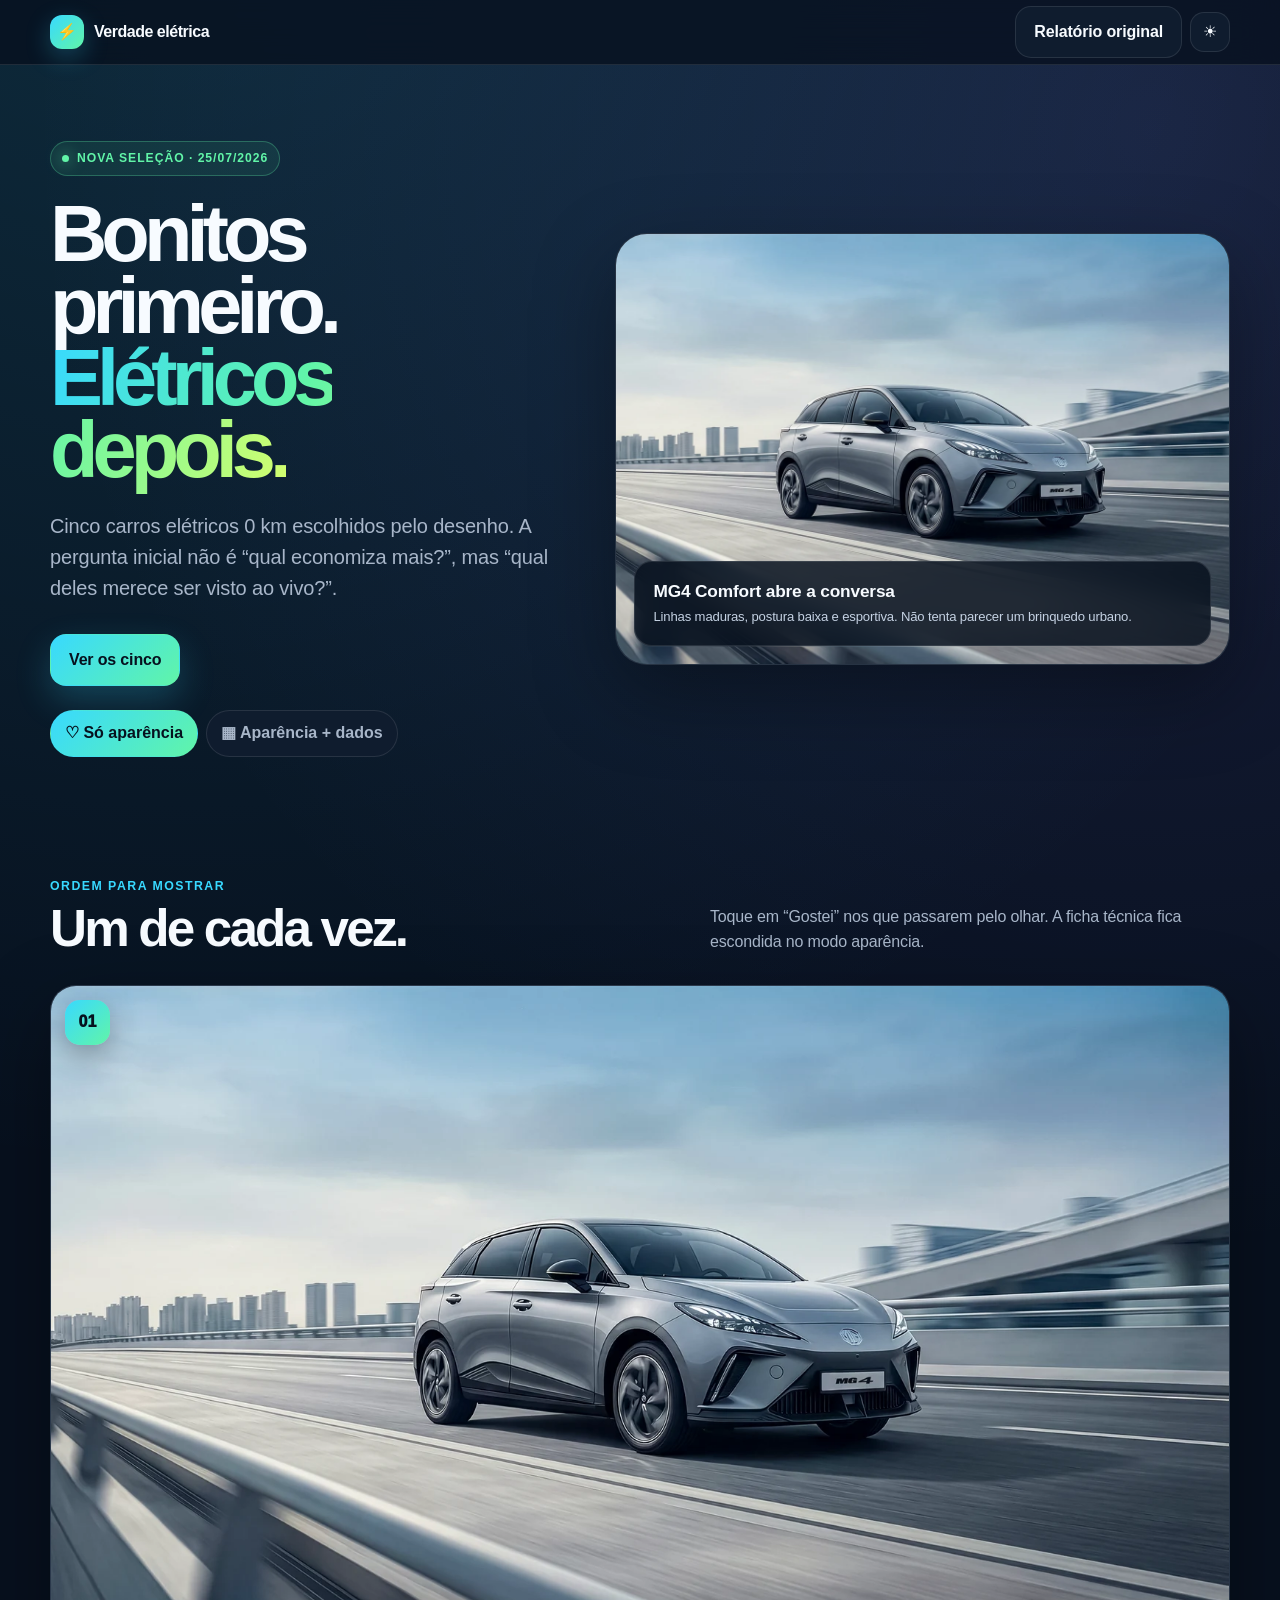
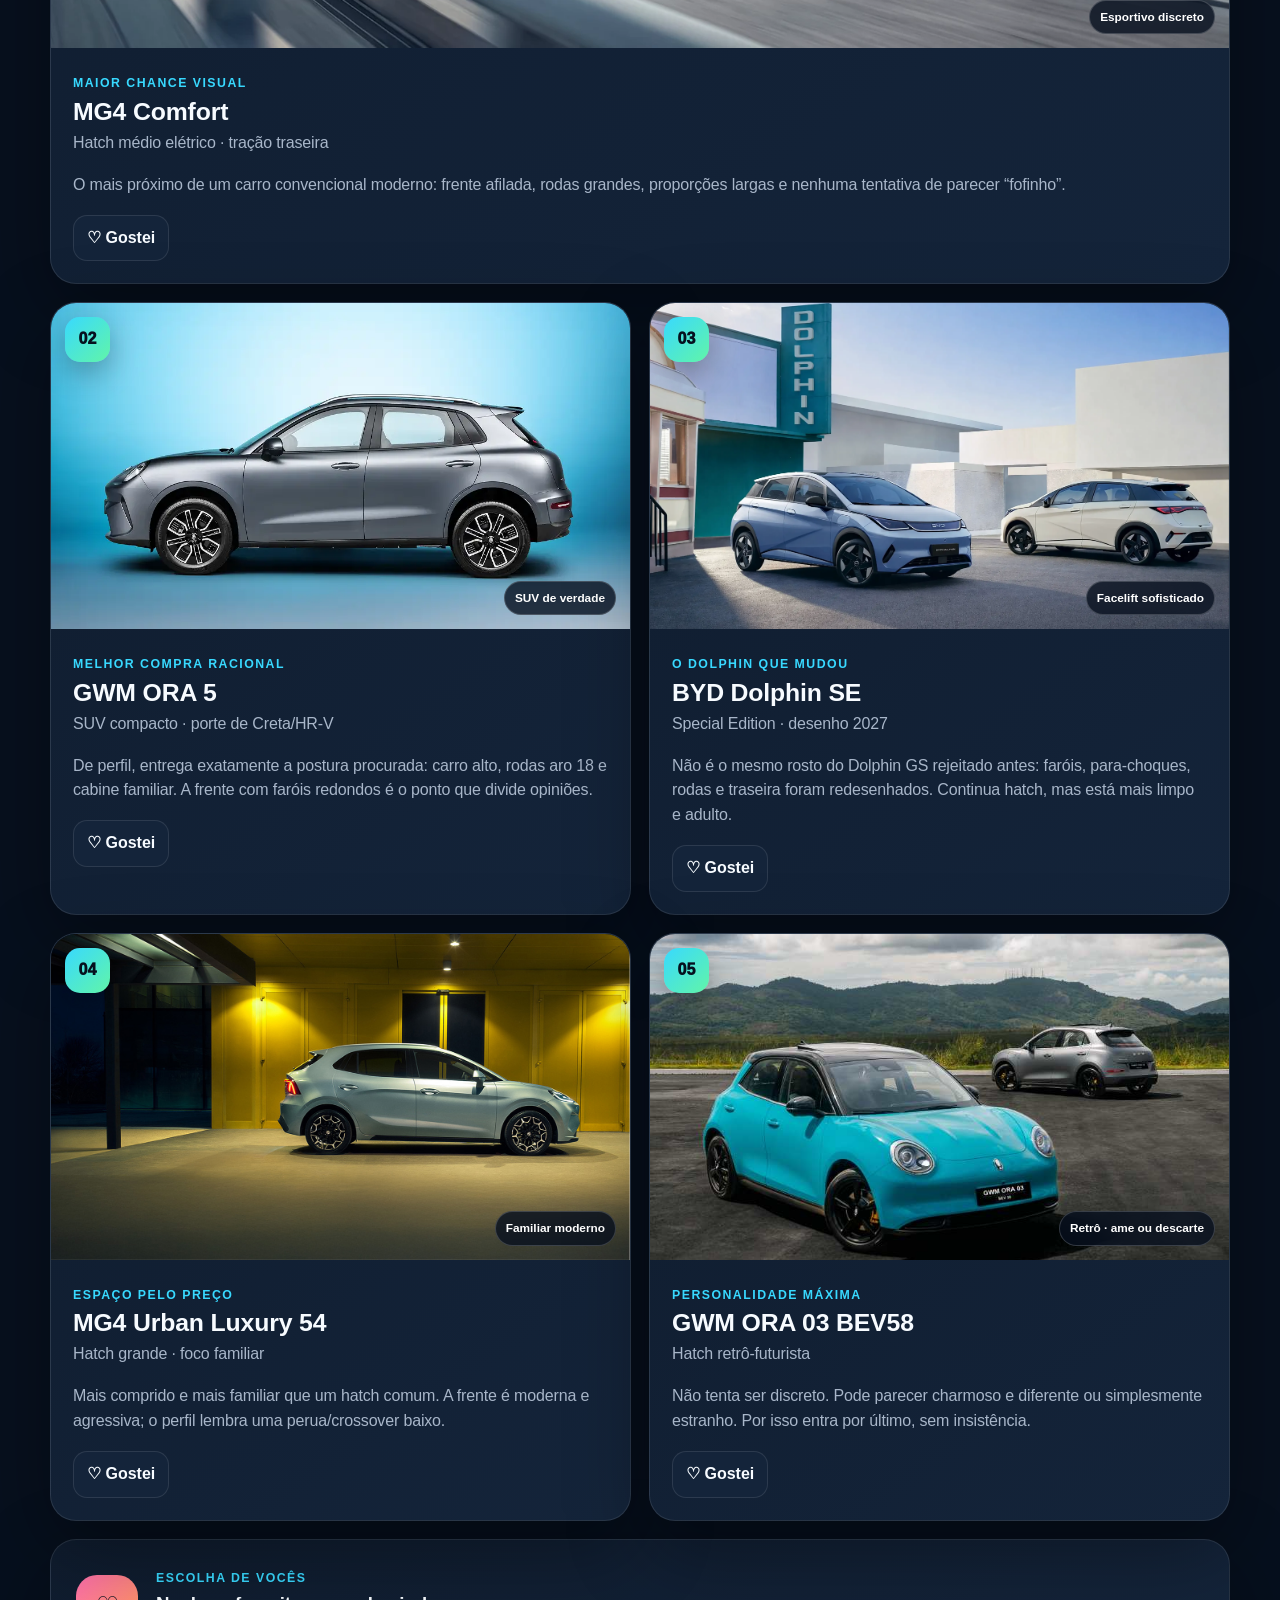
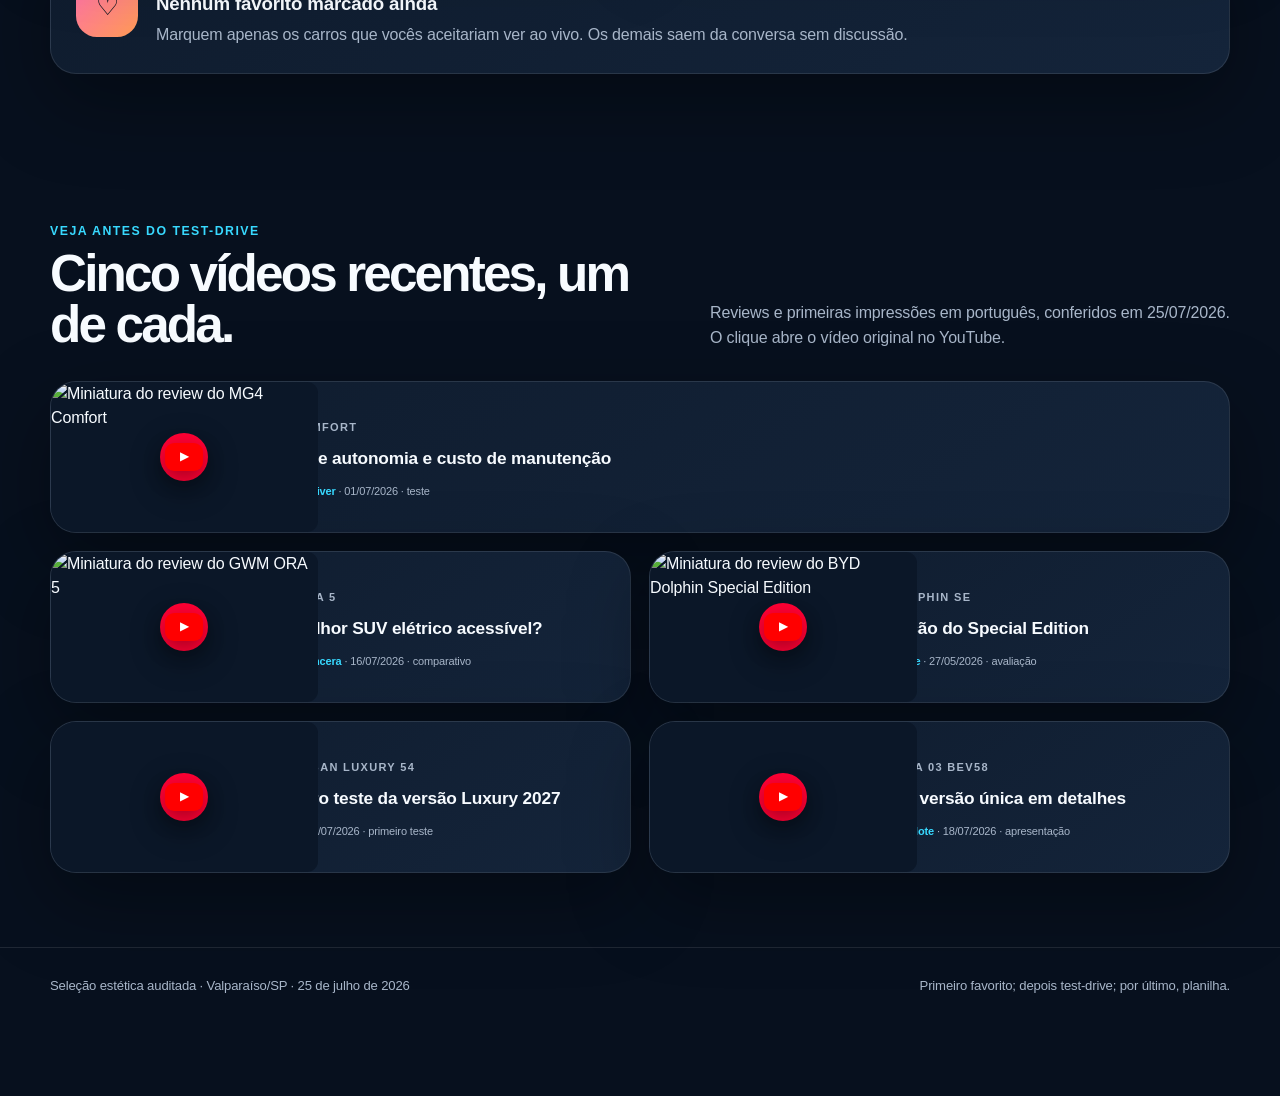
==== commit 5e77e20a: "Refine beauty-first EV page and add recent videos" ====
--- a/eletricos-bonitos-140-180mil.html
+++ b/eletricos-bonitos-140-180mil.html
@@ -1,368 +1,14 @@
-<!DOCTYPE html>
-<html lang="pt-BR" data-theme="dark">
+<!doctype html>
+<html lang="pt-BR">
 <head>
   <meta charset="utf-8">
-  <meta name="viewport" content="width=device-width, initial-scale=1, viewport-fit=cover">
-  <meta name="theme-color" content="#07101e">
-  <meta name="description" content="Cinco carros elétricos 0 km entre R$ 140 mil e R$ 180 mil escolhidos primeiro pelo desenho e depois auditados em preço, autonomia, espaço, segurança e pós-venda para Valparaíso/SP.">
-  <link rel="canonical" href="https://esdraaline.github.io/carros-eletricos-valparaiso/eletricos-bonitos-140-180mil.html">
-  <meta property="og:locale" content="pt_BR">
-  <meta property="og:type" content="website">
-  <meta property="og:site_name" content="Verdade elétrica">
-  <meta property="og:title" content="5 elétricos bonitos · R$ 140–180 mil">
-  <meta property="og:description" content="Escolha primeiro pelo olhar. Decida depois pelos dados. Uma seleção 0 km auditada para julho de 2026.">
-  <meta property="og:url" content="https://esdraaline.github.io/carros-eletricos-valparaiso/eletricos-bonitos-140-180mil.html">
-  <meta property="og:image" content="https://esdraaline.github.io/carros-eletricos-valparaiso/assets/preview-beleza-140-180.png">
-  <meta property="og:image:type" content="image/png">
-  <meta property="og:image:width" content="1200">
-  <meta property="og:image:height" content="630">
-  <meta property="og:image:alt" content="Família ilustrada ao lado de um crossover elétrico com o título 5 elétricos bonitos">
-  <meta name="twitter:card" content="summary_large_image">
-  <meta name="twitter:title" content="5 elétricos bonitos · R$ 140–180 mil">
-  <meta name="twitter:description" content="Uma seleção elétrica para começar pelo desenho e terminar nos dados.">
-  <meta name="twitter:image" content="https://esdraaline.github.io/carros-eletricos-valparaiso/assets/preview-beleza-140-180.png">
-  <title>5 elétricos bonitos entre R$ 140 mil e R$ 180 mil</title>
-  <link rel="stylesheet" href="assets/premium.css">
-  <style>
-    .hero-beauty{padding:76px 0 46px}
-    .hero-beauty-grid{display:grid;grid-template-columns:.92fr 1.08fr;gap:42px;align-items:center}
-    .hero-visual{position:relative;min-height:430px;border:1px solid var(--line);border-radius:32px;overflow:hidden;background:var(--card);box-shadow:var(--shadow)}
-    .hero-visual img{width:100%;height:100%;min-height:430px;object-fit:cover;object-position:center}
-    .hero-note{position:absolute;left:18px;right:18px;bottom:18px;padding:16px 18px;border:1px solid var(--line);border-radius:18px;background:rgba(7,16,30,.83);backdrop-filter:blur(14px)}
-    .hero-note strong{display:block;font-size:1.08rem}.hero-note span{color:#c5d2e3;font-size:.82rem}
-    .mode-switch{display:flex;gap:8px;flex-wrap:wrap;margin:24px 0 0}
-    .mode-btn{border:1px solid var(--line);border-radius:999px;padding:10px 14px;background:var(--card);color:var(--muted);font-weight:850;cursor:pointer}
-    .mode-btn.active{background:linear-gradient(135deg,var(--cyan),var(--green));color:#06111e;border-color:transparent}
-    body[data-mode="visual"] .tech-only{display:none!important}
-    .truth-box{padding:22px 24px;margin-top:20px;border-left:4px solid var(--orange)}
-    .truth-box p{margin:4px 0 0;color:var(--muted)}
-    .beauty-grid{display:grid;grid-template-columns:repeat(2,1fr);gap:18px}
-    .beauty-card{overflow:hidden;position:relative}
-    .beauty-card:first-child{grid-column:1/-1}
-    .beauty-photo{display:block;width:100%;padding:0;border:0;position:relative;aspect-ratio:16/9;background:#0b1728;overflow:hidden;cursor:zoom-in;text-align:left;color:inherit}
-    .beauty-photo img{width:100%;height:100%;object-fit:cover;transition:.35s ease}
-    .beauty-card:hover .beauty-photo img{transform:scale(1.025)}
-    .beauty-rank{position:absolute;top:14px;left:14px;display:grid;place-items:center;width:45px;height:45px;border-radius:15px;color:#06111e;font-weight:950;background:linear-gradient(135deg,var(--cyan),var(--green));box-shadow:0 10px 30px rgba(0,0,0,.3)}
-    .taste-tag{position:absolute;right:14px;bottom:14px;padding:7px 10px;border:1px solid rgba(255,255,255,.18);border-radius:999px;background:rgba(7,16,30,.8);color:#fff;font-size:.74rem;font-weight:850;backdrop-filter:blur(10px)}
-    .beauty-copy{padding:22px}
-    .beauty-head{display:flex;justify-content:space-between;align-items:flex-start;gap:14px}
-    .beauty-head h3{font-size:1.55rem;line-height:1.05;margin:4px 0 6px}
-    .beauty-head p{margin:0;color:var(--muted)}
-    .price{white-space:nowrap;text-align:right;color:var(--green);font-size:1.3rem;font-weight:950}
-    .price small{display:block;color:var(--muted);font-size:.68rem;font-weight:700}
-    .visual-read{margin:17px 0;color:var(--muted)}
-    .facts{display:grid;grid-template-columns:repeat(4,1fr);gap:8px;margin:17px 0}
-    .fact{padding:11px;border:1px solid var(--line);border-radius:14px;background:rgba(255,255,255,.035)}
-    .fact b{display:block}.fact span{display:block;color:var(--muted);font-size:.7rem}
-    .card-actions{display:flex;gap:8px;flex-wrap:wrap}
-    .choice,.details-btn{border:1px solid var(--line);border-radius:14px;padding:10px 13px;background:var(--card2);color:var(--ink);font-weight:850;cursor:pointer}
-    .choice.selected{background:rgba(255,111,174,.14);border-color:rgba(255,111,174,.55);color:#ff9fc9}
-    .details-btn{color:#06111e;background:linear-gradient(135deg,var(--cyan),var(--green));border:0}
-    .card-details{margin-top:16px;padding-top:16px;border-top:1px solid var(--line)}
-    .card-details[hidden]{display:none}
-    .pros-cons{display:grid;grid-template-columns:1fr 1fr;gap:12px}
-    .pros-cons div{padding:14px;border-radius:14px;background:rgba(255,255,255,.035);border:1px solid var(--line)}
-    .pros-cons h4{margin:0 0 5px}.pros-cons p{margin:0;color:var(--muted);font-size:.87rem}
-    .pick-panel{padding:25px;display:grid;grid-template-columns:auto 1fr;gap:18px;align-items:center}
-    .pick-mark{width:62px;height:62px;border-radius:21px;display:grid;place-items:center;font-size:1.65rem;color:#07101e;background:linear-gradient(135deg,var(--pink),var(--orange))}
-    .pick-panel h3{margin:0 0 5px}.pick-panel p{margin:0;color:var(--muted)}
-    .table-wrap{overflow:auto;border:1px solid var(--line);border-radius:22px;background:var(--card)}
-    .clean-table{width:100%;min-width:920px;border-collapse:collapse}
-    .clean-table th,.clean-table td{padding:14px 13px;border-bottom:1px solid var(--line);text-align:left;font-size:.86rem}
-    .clean-table th{position:sticky;top:0;background:var(--card2);color:var(--muted);font-size:.72rem;text-transform:uppercase;letter-spacing:.06em}
-    .clean-table tr:last-child td{border-bottom:0}.clean-table .best{color:var(--green);font-weight:900}
-    .sim-grid{display:grid;grid-template-columns:.82fr 1.18fr;gap:18px}
-    .sim-controls,.sim-result{padding:26px}
-    .field{display:grid;gap:7px;margin-bottom:16px}.field label{font-weight:850;font-size:.84rem}.field input,.field select{width:100%;border:1px solid var(--line);border-radius:13px;padding:11px 12px;background:var(--card2);color:var(--ink)}
-    .result-big{font-size:clamp(2.2rem,5vw,4rem);line-height:1;font-weight:950;color:var(--green);letter-spacing:-.06em}
-    .result-list{display:grid;grid-template-columns:repeat(3,1fr);gap:9px;margin-top:20px}
-    .result-list div{padding:13px;border:1px solid var(--line);border-radius:14px}.result-list b{display:block}.result-list span{color:var(--muted);font-size:.72rem}
-    .watch{padding:26px;border-color:rgba(255,155,85,.33)}
-    .watch h3{margin:8px 0}.watch p{color:var(--muted)}
-    .source-list{display:grid;grid-template-columns:repeat(2,1fr);gap:9px;padding:0;list-style:none}
-    .source-list a{display:block;padding:12px 14px;border:1px solid var(--line);border-radius:14px;text-decoration:none;background:var(--card);color:var(--muted)}
-    .source-list a:hover{color:var(--cyan);border-color:rgba(56,217,255,.35)}
-    .photo-modal{position:fixed;inset:0;z-index:100;display:grid;place-items:center;padding:20px;background:rgba(1,6,14,.9);backdrop-filter:blur(14px)}
-    .photo-modal[hidden]{display:none}.photo-modal-inner{width:min(1050px,100%);position:relative}.photo-modal img{max-height:80vh;width:100%;object-fit:contain;border-radius:24px}.modal-close{position:absolute;right:10px;top:10px;width:42px;height:42px;border:1px solid rgba(255,255,255,.2);border-radius:14px;background:rgba(7,16,30,.8);color:#fff;font-size:1.25rem;cursor:pointer}
-    .photo-caption{color:#fff;text-align:center;margin:10px 0 0}
-    @media(max-width:900px){.hero-beauty-grid,.sim-grid{grid-template-columns:1fr}.hero-visual,.hero-visual img{min-height:320px}.beauty-grid{grid-template-columns:1fr}.beauty-card:first-child{grid-column:auto}.facts{grid-template-columns:repeat(2,1fr)}}
-    @media(max-width:600px){.hero-beauty{padding-top:45px}.hero-visual,.hero-visual img{min-height:245px}.hero-note{position:relative;left:auto;right:auto;bottom:auto;margin:-62px 12px 12px}.beauty-copy{padding:18px}.beauty-head{display:block}.price{text-align:left;margin-top:12px}.pros-cons,.source-list,.result-list{grid-template-columns:1fr}.pick-panel{grid-template-columns:1fr}.facts{grid-template-columns:1fr 1fr}.nav .cta-secondary{display:none}}
-  </style>
+  <meta name="viewport" content="width=device-width,initial-scale=1">
+  <meta name="robots" content="noindex">
+  <title>5 elétricos bonitos</title>
+  <link rel="canonical" href="https://esdraaline.github.io/carros-eletricos-valparaiso/eletricos-bonitos.html">
+  <meta http-equiv="refresh" content="0;url=eletricos-bonitos.html">
 </head>
-<body data-mode="visual">
-  <header class="topbar">
-    <nav class="wrap nav" aria-label="Navegação principal">
-      <a class="brand" href="#top"><span class="brand-mark">⚡</span><span>Verdade elétrica</span></a>
-      <div class="nav-actions">
-        <a class="cta cta-secondary" href="index.html">Relatório original</a>
-        <button class="mini-btn" id="themeToggle" type="button" aria-label="Alternar tema">☀</button>
-      </div>
-    </nav>
-  </header>
-
-  <main id="top">
-    <section class="hero-beauty">
-      <div class="wrap hero-beauty-grid">
-        <div>
-          <span class="eyebrow">Nova seleção · 25/07/2026</span>
-          <h1>Bonitos primeiro.<br><span class="gradient">Elétricos depois.</span></h1>
-          <p class="lead">Cinco carros 0 km entre R$ 149 mil e R$ 169,6 mil. A pergunta inicial não é “qual economiza mais?”, mas “qual deles merece ser visto ao vivo?”.</p>
-          <div class="hero-actions">
-            <a class="cta cta-primary" href="#escolha">Ver os cinco</a>
-            <a class="cta cta-secondary tech-only" href="#comparativo">Comparar os dados</a>
-          </div>
-          <div class="mode-switch" role="group" aria-label="Modo de visualização">
-            <button class="mode-btn active" data-mode="visual" type="button">♡ Só aparência</button>
-            <button class="mode-btn" data-mode="dados" type="button">▦ Aparência + dados</button>
-          </div>
-          <article class="panel truth-box tech-only">
-            <strong>Resultado sem maquiagem</strong>
-            <p>Há opções melhores do que os cinco compactos anteriores. Mas gosto é pessoal: esta página separa a triagem visual da decisão técnica.</p>
-          </article>
-        </div>
-        <div class="hero-visual">
-          <img src="assets/beauty/mg4-standard.webp" alt="MG4 Comfort prata em foto oficial da MG Motor" width="1600" height="900">
-          <div class="hero-note"><strong>MG4 Comfort abre a conversa</strong><span>Linhas maduras, postura baixa e esportiva. Não tenta parecer um brinquedo urbano.</span></div>
-        </div>
-      </div>
-    </section>
-
-    <div class="audit-strip tech-only">
-      <div class="wrap audit-items">
-        <div class="audit-item"><span class="audit-icon">✓</span><div><strong>Somente 0 km</strong><span>Disponíveis ou em oferta oficial</span></div></div>
-        <div class="audit-item"><span class="audit-icon">✓</span><div><strong>R$ 149–169,6 mil</strong><span>Sem depender de PCD ou táxi</span></div></div>
-        <div class="audit-item"><span class="audit-icon">✓</span><div><strong>Autonomia Inmetro</strong><span>Nada de misturar WLTP ou CLTC</span></div></div>
-        <div class="audit-item"><span class="audit-icon">!</span><div><strong>Ofertas de julho</strong><span>Preço e estoque precisam de confirmação</span></div></div>
-      </div>
-    </div>
-
-    <section id="escolha">
-      <div class="wrap">
-        <div class="section-head">
-          <div><div class="kicker">Ordem para mostrar</div><h2>Um de cada vez.</h2></div>
-          <p>Toque em “Gostei” nos que passarem pelo olhar. A ficha técnica fica escondida no modo aparência.</p>
-        </div>
-
-        <div class="beauty-grid">
-          <article class="panel beauty-card" data-car="mg4">
-            <button class="beauty-photo gallery-open" type="button" data-photo="assets/beauty/mg4-standard.webp" data-caption="MG4 Comfort — imagem oficial MG Motor"><img src="assets/beauty/mg4-standard.webp" alt="MG4 Comfort prata em movimento" loading="eager"><span class="beauty-rank">01</span><span class="taste-tag">Esportivo discreto</span></button>
-            <div class="beauty-copy">
-              <div class="beauty-head"><div><span class="kicker">Maior chance visual</span><h3>MG4 Comfort</h3><p>Hatch médio elétrico · tração traseira</p></div><div class="price tech-only">R$ 169.600<small>oferta julho/2026</small></div></div>
-              <p class="visual-read">O mais próximo de um carro convencional moderno: frente afilada, rodas grandes, proporções largas e nenhuma tentativa de parecer “fofinho”.</p>
-              <div class="facts tech-only"><div class="fact"><b>364 km</b><span>Inmetro</span></div><div class="fact"><b>190 cv</b><span>potência</span></div><div class="fact"><b>350 L</b><span>porta-malas</span></div><div class="fact"><b>7,2 s</b><span>0–100 km/h</span></div></div>
-              <div class="card-actions"><button class="choice" type="button" data-choice="mg4">♡ Gostei</button><button class="details-btn tech-only" type="button" data-details>Ver leitura completa</button></div>
-              <div class="card-details tech-only" hidden><div class="pros-cons"><div><h4>Por que avançaria</h4><p>Maior autonomia do grupo, suspensão traseira multilink, 5 estrelas de segurança e garantia de 7 anos.</p></div><div><h4>O que pode vetar</h4><p>Vão livre de apenas 132 mm e concessionária MG a cerca de 197 km. Exige teste nas valetas reais.</p></div></div></div>
-            </div>
-          </article>
-
-          <article class="panel beauty-card" data-car="ora5">
-            <button class="beauty-photo gallery-open" type="button" data-photo="assets/beauty/ora5-side.webp" data-caption="GWM ORA 5 — perfil oficial"><img src="assets/beauty/ora5-side.webp" alt="GWM ORA 5 cinza visto de lado" loading="lazy"><span class="beauty-rank">02</span><span class="taste-tag">SUV de verdade</span></button>
-            <div class="beauty-copy">
-              <div class="beauty-head"><div><span class="kicker">Melhor compra racional</span><h3>GWM ORA 5</h3><p>SUV compacto · porte de Creta/HR‑V</p></div><div class="price tech-only">R$ 159.900<small>condição julho/2026</small></div></div>
-              <p class="visual-read">De perfil, entrega exatamente a postura procurada: carro alto, rodas aro 18 e cabine familiar. A frente com faróis redondos é o ponto que divide opiniões.</p>
-              <div class="facts tech-only"><div class="fact"><b>349 km</b><span>Inmetro</span></div><div class="fact"><b>204 cv</b><span>potência</span></div><div class="fact"><b>362 L</b><span>porta-malas</span></div><div class="fact"><b>175 mm</b><span>vão livre</span></div></div>
-              <div class="card-actions"><button class="choice" type="button" data-choice="ora5">♡ Gostei</button><button class="details-btn tech-only" type="button" data-details>Ver leitura completa</button></div>
-              <div class="card-details tech-only" hidden><div class="pros-cons"><div><h4>Por que avançaria</h4><p>É o único SUV dentro do teto, muito equipado, com wallbox e carregador portátil incluídos e assistência em Araçatuba.</p></div><div><h4>O que pode vetar</h4><p>Faróis redondos e prazo de entrega que pode chegar a 110 dias. Não pagar reserva antes de ela aprovar ao vivo.</p></div></div></div>
-            </div>
-          </article>
-
-          <article class="panel beauty-card" data-car="dolphinse">
-            <button class="beauty-photo gallery-open" type="button" data-photo="assets/beauty/dolphin-se-banner.webp" data-caption="BYD Dolphin Special Edition — foto oficial"><img src="assets/beauty/dolphin-se-banner.webp" alt="BYD Dolphin Special Edition em foto oficial" loading="lazy"><span class="beauty-rank">03</span><span class="taste-tag">Facelift sofisticado</span></button>
-            <div class="beauty-copy">
-              <div class="beauty-head"><div><span class="kicker">O Dolphin que mudou</span><h3>BYD Dolphin SE</h3><p>Special Edition · desenho 2027</p></div><div class="price tech-only">R$ 159.990<small>preço sugerido</small></div></div>
-              <p class="visual-read">Não é o mesmo rosto do Dolphin GS rejeitado antes: faróis, para-choques, rodas e traseira foram redesenhados. Continua hatch, mas está mais limpo e adulto.</p>
-              <div class="facts tech-only"><div class="fact"><b>272 km</b><span>Inmetro</span></div><div class="fact"><b>177 cv</b><span>potência</span></div><div class="fact"><b>250 L</b><span>porta-malas</span></div><div class="fact"><b>8,0 s</b><span>0–100 km/h</span></div></div>
-              <div class="card-actions"><button class="choice" type="button" data-choice="dolphinse">♡ Gostei</button><button class="details-btn tech-only" type="button" data-details>Ver leitura completa</button></div>
-              <div class="card-details tech-only" hidden><div class="pros-cons"><div><h4>Por que avançaria</h4><p>ADAS completo, câmera 360°, bancos ventilados, 177 cv e concessionária BYD em Araçatuba.</p></div><div><h4>O que pode vetar</h4><p>Mala pequena e autonomia inferior às opções MG/GWM. O novo visual precisa ser visto sem confundir com o GS antigo.</p></div></div></div>
-            </div>
-          </article>
-
-          <article class="panel beauty-card" data-car="mg4urban">
-            <button class="beauty-photo gallery-open" type="button" data-photo="assets/beauty/mg4-urban-gallery.jpg" data-caption="MG4 Urban — imagem oficial MG Motor"><img src="assets/beauty/mg4-urban-gallery.jpg" alt="MG4 Urban em foto oficial" loading="lazy"><span class="beauty-rank">04</span><span class="taste-tag">Familiar moderno</span></button>
-            <div class="beauty-copy">
-              <div class="beauty-head"><div><span class="kicker">Espaço pelo preço</span><h3>MG4 Urban Luxury 54</h3><p>Hatch grande · foco familiar</p></div><div class="price tech-only">R$ 149.990<small>oferta julho/2026</small></div></div>
-              <p class="visual-read">Mais comprido e mais familiar que um hatch comum. A frente é moderna e agressiva; o perfil lembra uma perua/crossover baixo.</p>
-              <div class="facts tech-only"><div class="fact"><b>358 km</b><span>Inmetro</span></div><div class="fact"><b>160 cv</b><span>potência</span></div><div class="fact"><b>479 L</b><span>porta-malas</span></div><div class="fact"><b>7 airbags</b><span>proteção</span></div></div>
-              <div class="card-actions"><button class="choice" type="button" data-choice="mg4urban">♡ Gostei</button><button class="details-btn tech-only" type="button" data-details>Ver leitura completa</button></div>
-              <div class="card-details tech-only" hidden><div class="pros-cons"><div><h4>Por que avançaria</h4><p>Maior porta-malas, 358 km, câmera 360°, bancos elétricos e um preço agressivo.</p></div><div><h4>O que pode vetar</h4><p>É baixo para quem deseja sensação de SUV e depende da rede MG, ainda distante de Valparaíso.</p></div></div></div>
-            </div>
-          </article>
-
-          <article class="panel beauty-card" data-car="ora03">
-            <button class="beauty-photo gallery-open" type="button" data-photo="assets/beauty/ora03-main.jpg" data-caption="GWM ORA 03 BEV58 — novas cores 2026"><img src="assets/beauty/ora03-main.jpg" alt="GWM ORA 03 BEV58 em duas cores" loading="lazy"><span class="beauty-rank">05</span><span class="taste-tag">Retrô · ame ou descarte</span></button>
-            <div class="beauty-copy">
-              <div class="beauty-head"><div><span class="kicker">Personalidade máxima</span><h3>GWM ORA 03 BEV58</h3><p>Hatch retrô-futurista</p></div><div class="price tech-only">R$ 149.000<small>à vista · julho/2026</small></div></div>
-              <p class="visual-read">Não tenta ser discreto. Pode parecer charmoso e diferente ou simplesmente estranho. Por isso entra por último, sem insistência.</p>
-              <div class="facts tech-only"><div class="fact"><b>315 km</b><span>Inmetro</span></div><div class="fact"><b>171 cv</b><span>potência</span></div><div class="fact"><b>228 L</b><span>porta-malas</span></div><div class="fact"><b>7 airbags</b><span>proteção</span></div></div>
-              <div class="card-actions"><button class="choice" type="button" data-choice="ora03">♡ Gostei</button><button class="details-btn tech-only" type="button" data-details>Ver leitura completa</button></div>
-              <div class="card-details tech-only" hidden><div class="pros-cons"><div><h4>Por que avançaria</h4><p>315 km, ADAS nível 2+, teto solar, bom acabamento e concessionária GWM em Araçatuba.</p></div><div><h4>O que pode vetar</h4><p>Design polarizador, porta-malas pequeno e promoção de R$ 149 mil condicionada ao pagamento integral à vista.</p></div></div></div>
-            </div>
-          </article>
-        </div>
-
-        <article class="panel pick-panel" style="margin-top:18px">
-          <div class="pick-mark">♡</div>
-          <div><span class="kicker">Escolha de vocês</span><h3 id="pickTitle">Nenhum favorito marcado ainda</h3><p id="pickText">Marquem apenas os carros que vocês aceitariam ver ao vivo. Os demais saem da conversa sem discussão.</p></div>
-        </article>
-      </div>
-    </section>
-
-    <section id="comparativo" class="tech-only">
-      <div class="wrap">
-        <div class="section-head"><div><div class="kicker">Comparação auditada</div><h2>Depois do olhar, os números.</h2></div><p>Preço público ou promocional válido em julho de 2026. Confirme estoque e valor final no CPF antes de qualquer sinal.</p></div>
-        <div class="table-wrap">
-          <table class="clean-table">
-            <thead><tr><th>Modelo</th><th>Preço</th><th>Autonomia</th><th>Potência</th><th>Porta-malas</th><th>Comprimento</th><th>Segurança</th><th>Assistência próxima</th></tr></thead>
-            <tbody>
-              <tr><td><b>MG4 Comfort</b></td><td>R$ 169.600</td><td class="best">364 km</td><td>190 cv</td><td>350 L</td><td>4,29 m</td><td>5★ + MG Pilot</td><td>Rio Preto · ≈197 km</td></tr>
-              <tr><td><b>GWM ORA 5</b></td><td>R$ 159.900</td><td>349 km</td><td class="best">204 cv</td><td>362 L</td><td class="best">4,47 m</td><td>6 airbags + ADAS 2+</td><td class="best">Araçatuba · ≈48 km</td></tr>
-              <tr><td><b>BYD Dolphin SE</b></td><td>R$ 159.990</td><td>272 km</td><td>177 cv</td><td>250 L</td><td>4,28 m</td><td>6 airbags + ADAS</td><td class="best">Araçatuba · ≈48 km</td></tr>
-              <tr><td><b>MG4 Urban Luxury 54</b></td><td>R$ 149.990</td><td>358 km</td><td>160 cv</td><td class="best">479 L</td><td>≈4,40 m</td><td class="best">7 airbags + 15 ADAS</td><td>Rio Preto · ≈197 km</td></tr>
-              <tr><td><b>GWM ORA 03 BEV58</b></td><td class="best">R$ 149.000 à vista</td><td>315 km</td><td>171 cv</td><td>228 L</td><td>4,24 m</td><td class="best">7 airbags + ADAS 2+</td><td class="best">Araçatuba · ≈48 km</td></tr>
-            </tbody>
-          </table>
-        </div>
-      </div>
-    </section>
-
-    <section id="economia" class="tech-only">
-      <div class="wrap">
-        <div class="section-head"><div><div class="kicker">Simulador honesto</div><h2>Economia mensal estimada.</h2></div><p>Comparação energética simples com o HB20S 1.6. Seguro, financiamento, depreciação e instalação elétrica não entram aqui.</p></div>
-        <div class="sim-grid">
-          <div class="panel sim-controls">
-            <div class="field"><label for="kmMonth">Quilômetros por mês</label><input id="kmMonth" type="number" min="100" max="5000" step="100" value="1200"></div>
-            <div class="field"><label for="fuelPrice">Gasolina (R$/litro)</label><input id="fuelPrice" type="number" min="3" max="12" step=".01" value="6.30"></div>
-            <div class="field"><label for="energyPrice">Energia residencial (R$/kWh)</label><input id="energyPrice" type="number" min=".3" max="3" step=".01" value="0.95"></div>
-            <div class="field"><label for="simCar">Elétrico escolhido</label><select id="simCar"><option value=".176">MG4 Comfort</option><option value=".167">GWM ORA 5</option><option value=".166">BYD Dolphin SE</option><option value=".151">MG4 Urban Luxury 54</option><option value=".184">GWM ORA 03 BEV58</option></select></div>
-          </div>
-          <div class="panel sim-result">
-            <span class="kicker">Diferença de energia/combustível</span>
-            <div class="result-big" id="saving">R$ 0/mês</div>
-            <p style="color:var(--muted)">Estimativa usando 11 km/l para o HB20S na gasolina e acrescentando 12% ao consumo elétrico homologado para perdas de recarga.</p>
-            <div class="result-list"><div><b id="hbCost">R$ 0</b><span>HB20S / mês</span></div><div><b id="evCost">R$ 0</b><span>elétrico / mês</span></div><div><b id="yearSaving">R$ 0</b><span>diferença anual</span></div></div>
-          </div>
-        </div>
-      </div>
-    </section>
-
-    <section class="tech-only">
-      <div class="wrap">
-        <div class="section-head"><div><div class="kicker">Não comprar ainda</div><h2>O carro mais interessante pode estar chegando.</h2></div></div>
-        <article class="panel watch">
-          <span class="flag">Lista de espera, não ranking</span>
-          <h3>Omoda E5 de entrada · possível R$ 149.900</h3>
-          <p>A imprensa especializada informa que uma versão elétrica mais barata está planejada. Até 25/07/2026, porém, a Omoda não publicou oferta nacional definitiva dessa versão. Ele tem desenho de SUV-cupê muito mais próximo do gosto por Creta/HR‑V, mas não deve ser tratado como compra disponível até preço, bateria e equipamentos aparecerem oficialmente.</p>
-          <a class="cta cta-secondary" href="https://quatrorodas.abril.com.br/segredo/omoda-e5-nova-versao-mais-barata/" target="_blank" rel="noopener">Ver a notícia ↗</a>
-        </article>
-      </div>
-    </section>
-
-    <section class="sources tech-only">
-      <div class="wrap">
-        <div class="section-head"><div><div class="kicker">Fontes primárias</div><h2>Links para conferir.</h2></div><p>Fotos e especificações foram mantidas junto das páginas oficiais das fabricantes.</p></div>
-        <ul class="source-list">
-          <li><a href="https://www.mgmotoroficial.com.br/oferta/mg4/" target="_blank" rel="noopener">MG4 — oferta oficial de julho/2026 ↗</a></li>
-          <li><a href="https://mgmotoroficial.com.br/pdfs/mg4-ficha.pdf" target="_blank" rel="noopener">MG4 — ficha técnica oficial ↗</a></li>
-          <li><a href="https://mgmotoroficial.com.br/oferta/mg4urban/" target="_blank" rel="noopener">MG4 Urban — preços e versões ↗</a></li>
-          <li><a href="https://mgmotoroficial.com.br/model/mg4urban/" target="_blank" rel="noopener">MG4 Urban — produto e porta-malas ↗</a></li>
-          <li><a href="https://www.gwmmotors.com.br/pt/saiba-mais/condicoes-comerciais" target="_blank" rel="noopener">GWM — condições comerciais de julho ↗</a></li>
-          <li><a href="https://www.gwmmotors.com.br/content/dam/gwm/pages/br/pt/models/ora-5/ora-5-ficha-tecnica-5.pdf" target="_blank" rel="noopener">ORA 5 — ficha técnica oficial ↗</a></li>
-          <li><a href="https://www.gwmmotors.com.br/pt/modelos/ora-03-bev58/specification" target="_blank" rel="noopener">ORA 03 BEV58 — especificações ↗</a></li>
-          <li><a href="https://www.byd.com/br/byd-lan%C3%A7a-dolphin-special-edition-e-yuan-plus-2027-tra%C3%A7%C3%A3o-integral" target="_blank" rel="noopener">BYD Dolphin SE — lançamento e preço ↗</a></li>
-          <li><a href="https://www.byd.com/material/byd-site/br/fichas-tecnicas-2026/Ficha%20Tecnica%20-%20BYD%20Dolphin%20SE%20-%20v1.pdf" target="_blank" rel="noopener">Dolphin SE — ficha técnica oficial ↗</a></li>
-          <li><a href="https://www.gwmcaminho.com.br/" target="_blank" rel="noopener">GWM Caminho Araçatuba — atendimento ↗</a></li>
-        </ul>
-      </div>
-    </section>
-  </main>
-
-  <footer class="foot">
-    <div class="wrap foot-flex"><span>Seleção estética auditada · Valparaíso/SP · 25 de julho de 2026</span><span>Primeiro favorito; depois test-drive; por último, planilha.</span></div>
-  </footer>
-
-  <div class="photo-modal" id="photoModal" role="dialog" aria-modal="true" aria-label="Foto ampliada" hidden>
-    <div class="photo-modal-inner"><button class="modal-close" type="button" aria-label="Fechar">×</button><img id="modalImage" alt=""><p class="photo-caption" id="modalCaption"></p></div>
-  </div>
-
-  <script>
-    (() => {
-      const body = document.body;
-      const root = document.documentElement;
-      const themeToggle = document.getElementById('themeToggle');
-      const savedTheme = localStorage.getItem('beautyTheme');
-      if (savedTheme) root.dataset.theme = savedTheme;
-      const paintTheme = () => themeToggle.textContent = root.dataset.theme === 'light' ? '☾' : '☀';
-      paintTheme();
-      themeToggle.addEventListener('click', () => {
-        root.dataset.theme = root.dataset.theme === 'light' ? 'dark' : 'light';
-        localStorage.setItem('beautyTheme', root.dataset.theme);
-        paintTheme();
-      });
-
-      document.querySelectorAll('.mode-btn').forEach(btn => btn.addEventListener('click', () => {
-        body.dataset.mode = btn.dataset.mode;
-        document.querySelectorAll('.mode-btn').forEach(b => b.classList.toggle('active', b === btn));
-      }));
-
-      document.querySelectorAll('[data-details]').forEach(btn => btn.addEventListener('click', () => {
-        const details = btn.closest('.beauty-copy').querySelector('.card-details');
-        details.hidden = !details.hidden;
-        btn.textContent = details.hidden ? 'Ver leitura completa' : 'Fechar leitura';
-      }));
-
-      const labels = {mg4:'MG4 Comfort',ora5:'GWM ORA 5',dolphinse:'BYD Dolphin SE',mg4urban:'MG4 Urban Luxury 54',ora03:'GWM ORA 03 BEV58'};
-      const saved = JSON.parse(localStorage.getItem('beautyPicks') || '[]');
-      const picks = new Set(saved);
-      const updatePicks = () => {
-        document.querySelectorAll('[data-choice]').forEach(btn => {
-          const selected = picks.has(btn.dataset.choice);
-          btn.classList.toggle('selected', selected);
-          btn.textContent = selected ? '♥ Favorito' : '♡ Gostei';
-        });
-        const names = [...picks].map(id => labels[id]);
-        document.getElementById('pickTitle').textContent = names.length ? `${names.length} ${names.length === 1 ? 'favorito' : 'favoritos'}: ${names.join(' · ')}` : 'Nenhum favorito marcado ainda';
-        document.getElementById('pickText').textContent = names.length ? 'Agora ativem “Aparência + dados” e comparem somente estes carros.' : 'Marquem apenas os carros que vocês aceitariam ver ao vivo. Os demais saem da conversa sem discussão.';
-        localStorage.setItem('beautyPicks', JSON.stringify([...picks]));
-      };
-      document.querySelectorAll('[data-choice]').forEach(btn => btn.addEventListener('click', () => {
-        picks.has(btn.dataset.choice) ? picks.delete(btn.dataset.choice) : picks.add(btn.dataset.choice);
-        updatePicks();
-      }));
-      updatePicks();
-
-      const modal = document.getElementById('photoModal');
-      const modalImage = document.getElementById('modalImage');
-      const modalCaption = document.getElementById('modalCaption');
-      document.querySelectorAll('.gallery-open').forEach(btn => btn.addEventListener('click', () => {
-        modalImage.src = btn.dataset.photo;
-        modalImage.alt = btn.dataset.caption;
-        modalCaption.textContent = btn.dataset.caption;
-        modal.hidden = false;
-        document.body.style.overflow = 'hidden';
-      }));
-      const closeModal = () => { modal.hidden = true; document.body.style.overflow = ''; };
-      modal.querySelector('.modal-close').addEventListener('click', closeModal);
-      modal.addEventListener('click', e => { if (e.target === modal) closeModal(); });
-      document.addEventListener('keydown', e => { if (e.key === 'Escape' && !modal.hidden) closeModal(); });
-
-      const km = document.getElementById('kmMonth');
-      const fuel = document.getElementById('fuelPrice');
-      const energy = document.getElementById('energyPrice');
-      const car = document.getElementById('simCar');
-      const money = value => value.toLocaleString('pt-BR', {style:'currency',currency:'BRL',maximumFractionDigits:0});
-      const calculate = () => {
-        const monthlyKm = Math.max(0, Number(km.value) || 0);
-        const hb = monthlyKm / 11 * (Number(fuel.value) || 0);
-        const ev = monthlyKm * Number(car.value) * 1.12 * (Number(energy.value) || 0);
-        const saving = Math.max(0, hb - ev);
-        document.getElementById('hbCost').textContent = money(hb);
-        document.getElementById('evCost').textContent = money(ev);
-        document.getElementById('saving').textContent = `${money(saving)}/mês`;
-        document.getElementById('yearSaving').textContent = money(saving * 12);
-      };
-      [km,fuel,energy,car].forEach(el => el.addEventListener('input', calculate));
-      calculate();
-    })();
-  </script>
+<body>
+  <p><a href="eletricos-bonitos.html">Abrir a seleção de elétricos bonitos</a></p>
 </body>
 </html>
